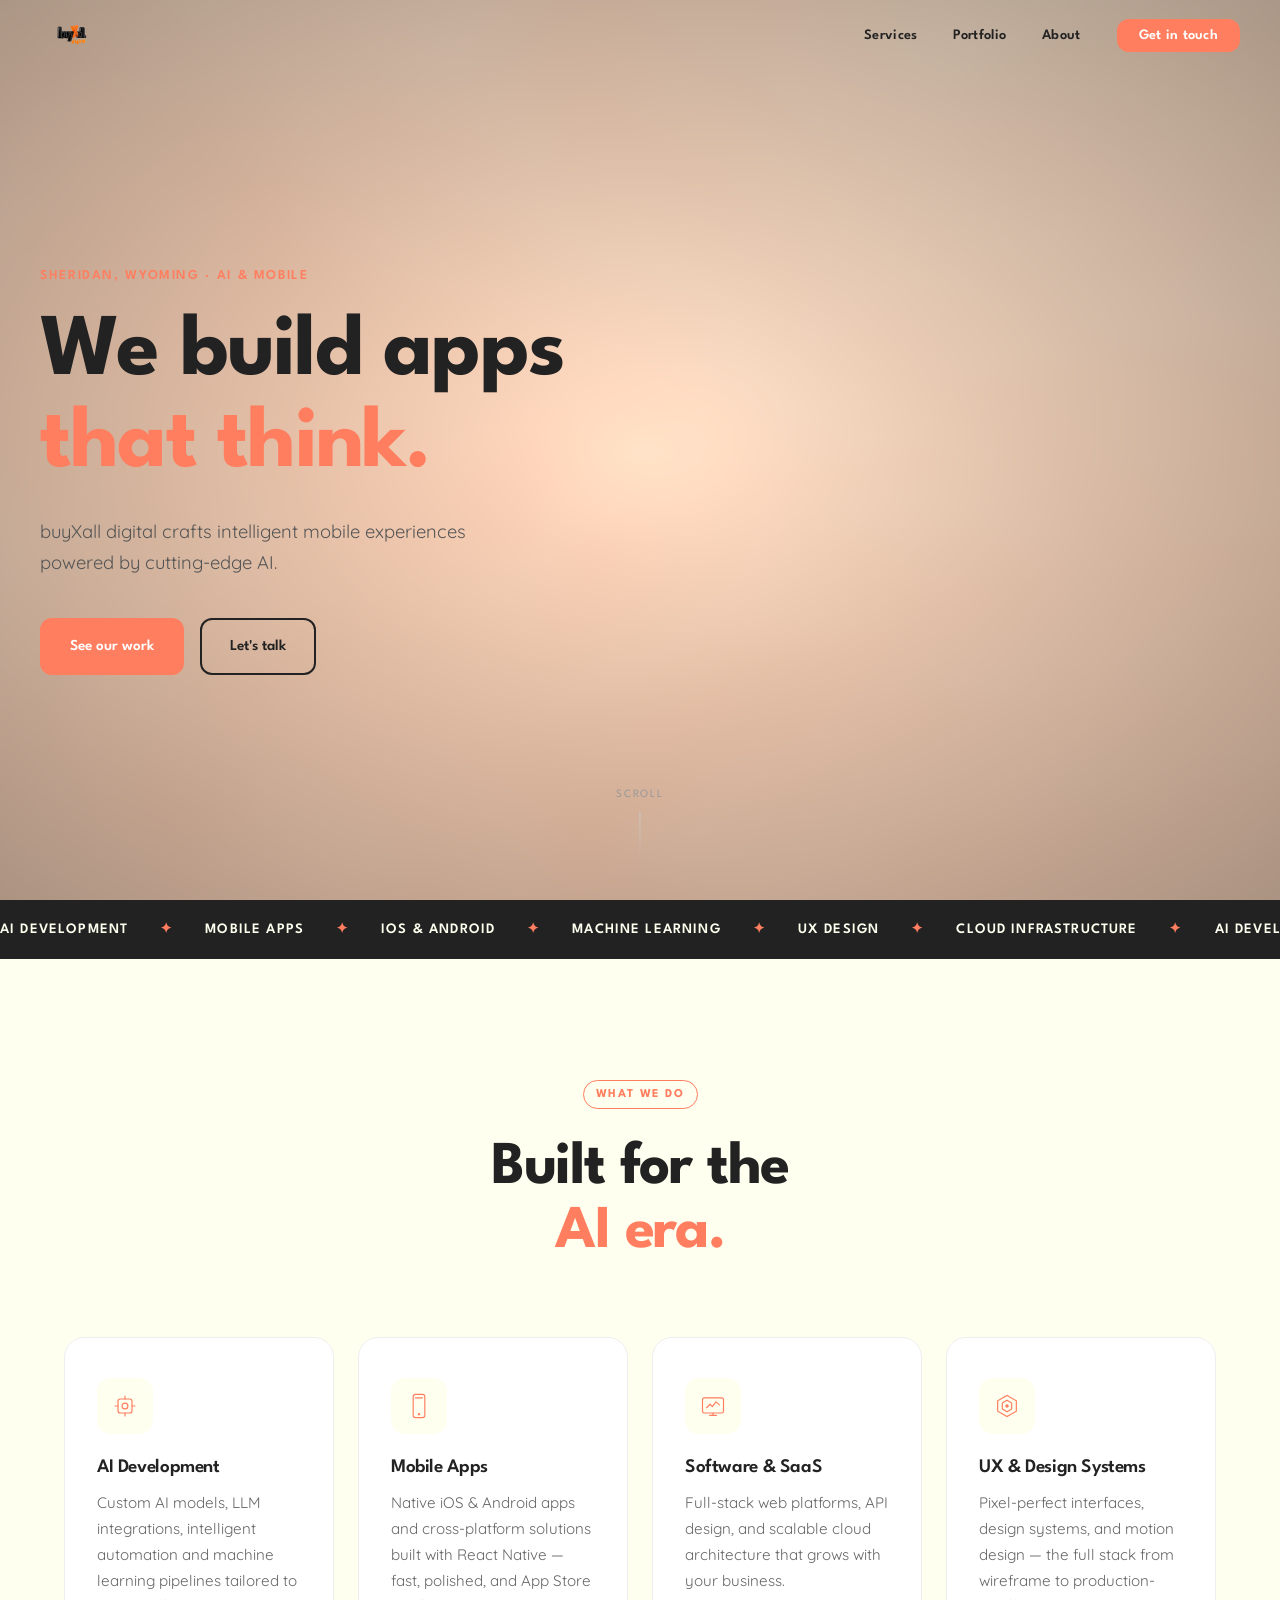
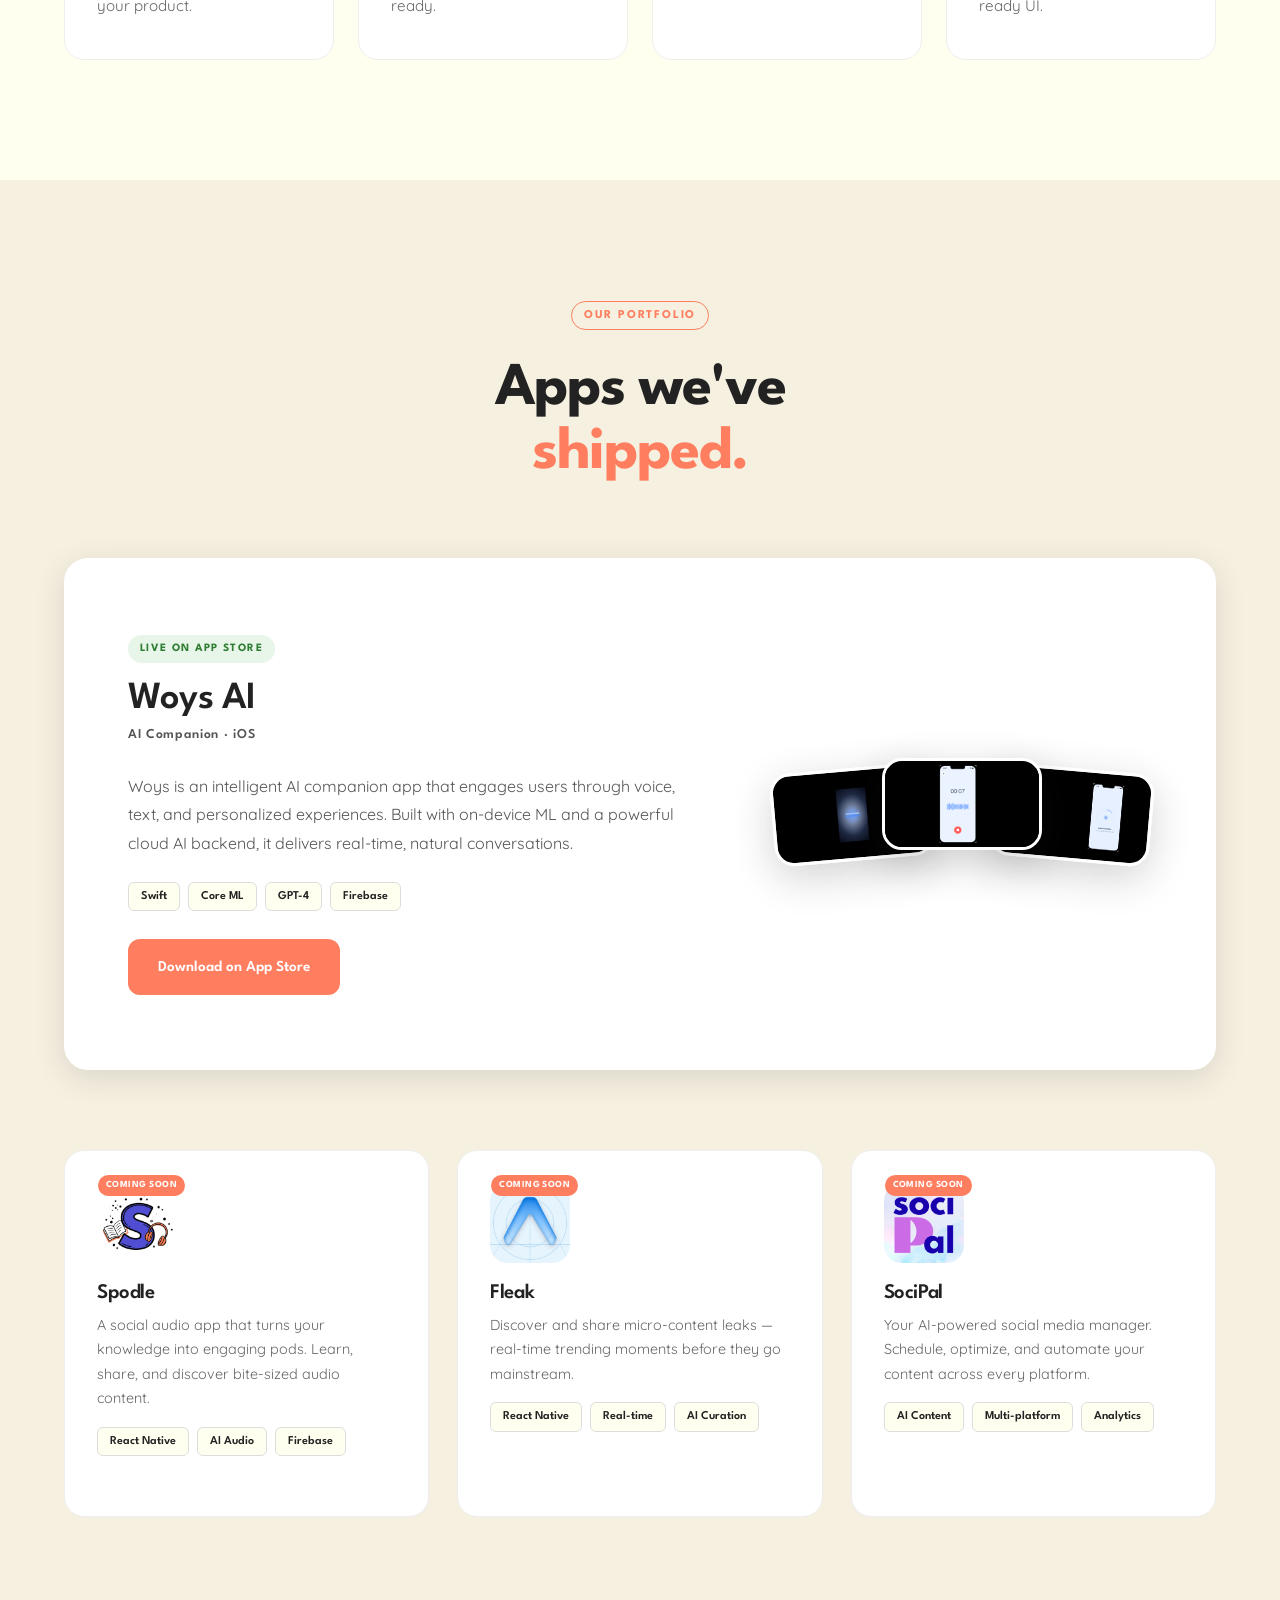
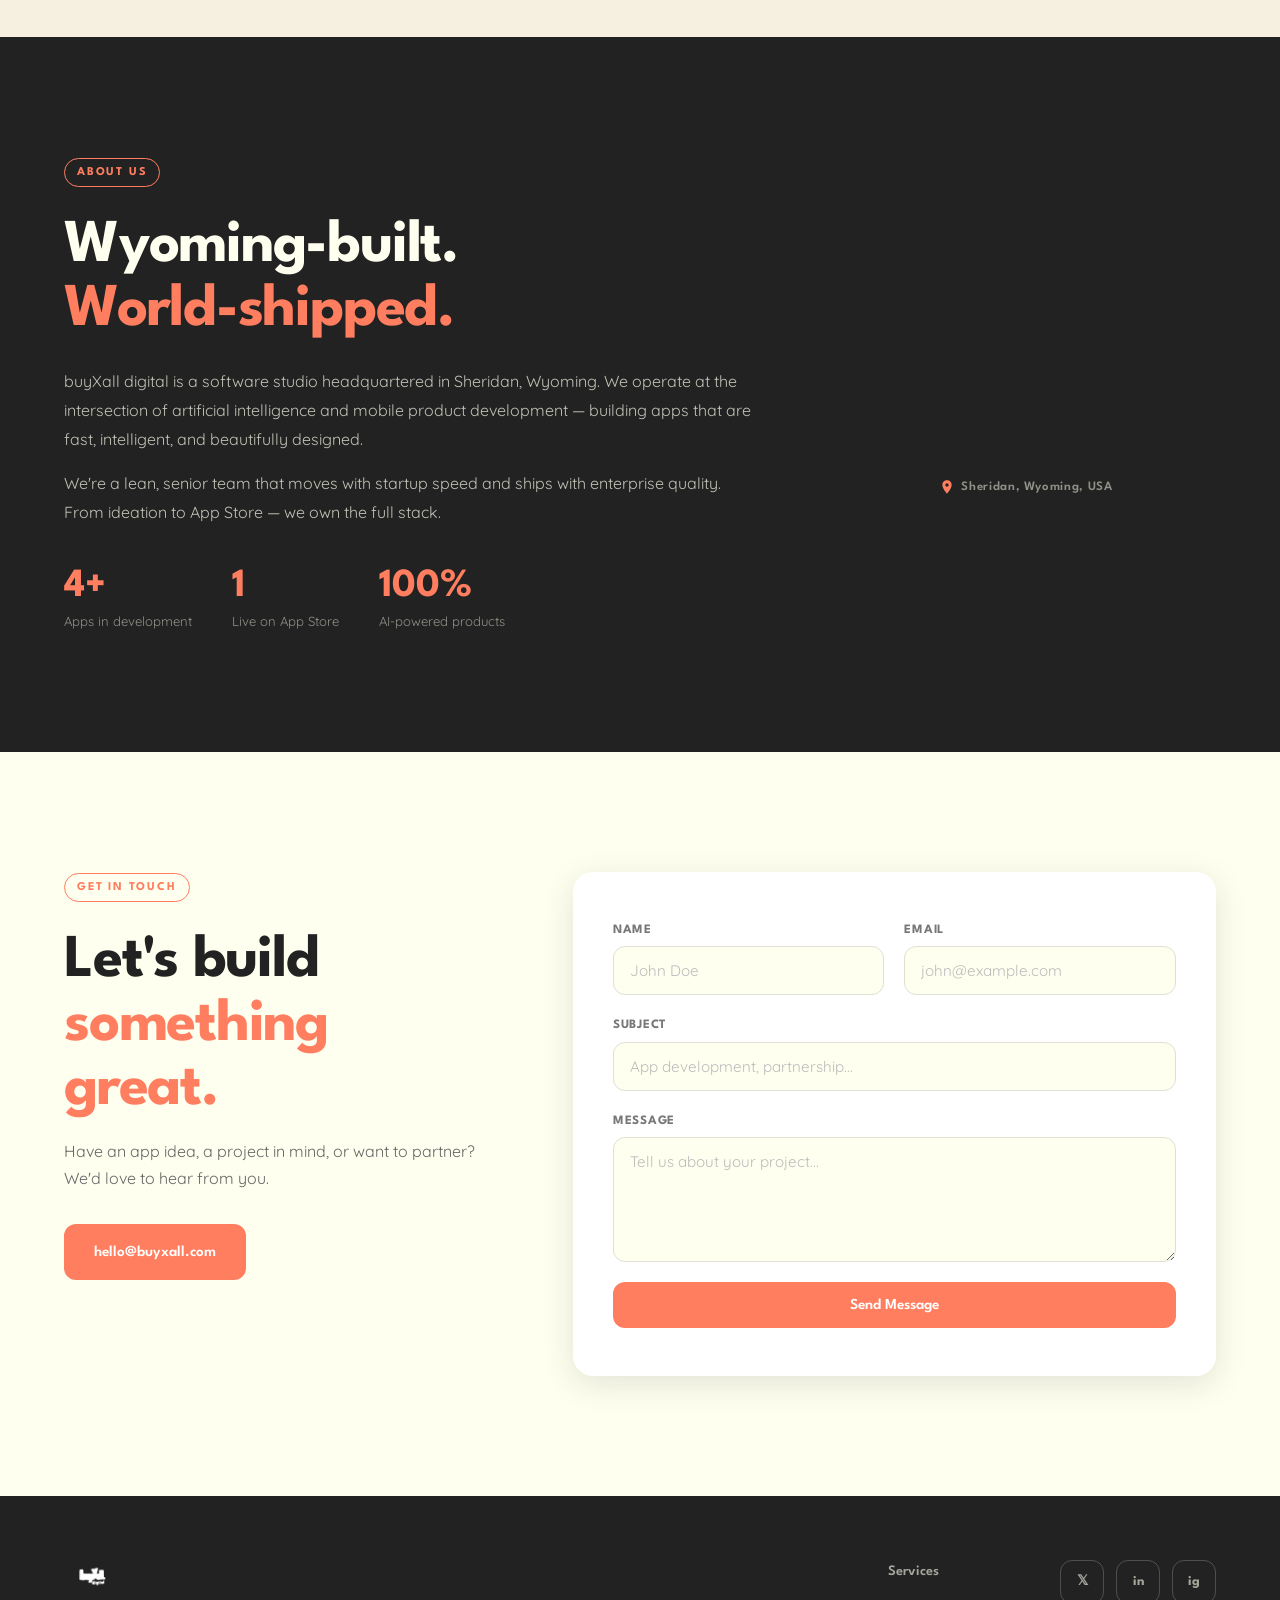
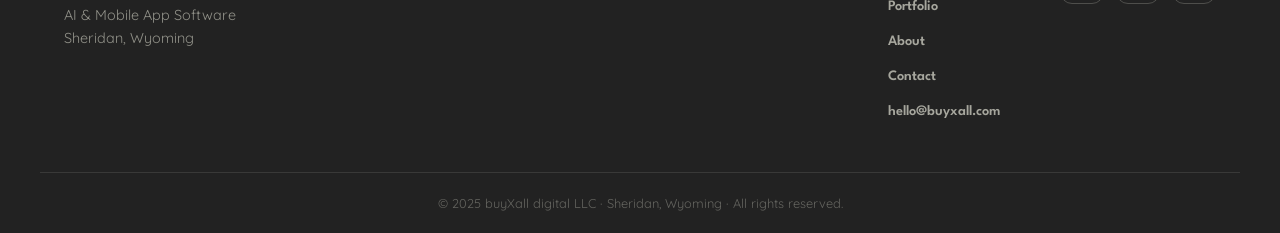
==== index.html @ ca2aa192 "Initial commit: buyXall digital website Full website for buyxall.com with WebGL shader gradient hero" ====
<!DOCTYPE html>
<html lang="en">
<head>
  <meta charset="UTF-8" />
  <meta name="viewport" content="width=device-width, initial-scale=1.0" />
  <title>buyXall digital — AI & Mobile App Software</title>
  <meta name="description" content="buyXall digital is an AI & Mobile App software company based in Sheridan, Wyoming. We build intelligent apps that move fast." />
  <meta property="og:title" content="buyXall digital" />
  <meta property="og:description" content="AI & Mobile App Software Company — Sheridan, Wyoming" />
  <meta property="og:image" content="assets/images/logo-3d.png" />
  <link rel="icon" href="assets/images/logo-flat.png" type="image/png" />

  <!-- Google Fonts -->
  <link rel="preconnect" href="https://fonts.googleapis.com" />
  <link rel="preconnect" href="https://fonts.gstatic.com" crossorigin />
  <link href="https://fonts.googleapis.com/css2?family=League+Spartan:wght@400;600;700;900&family=Quicksand:wght@300;400;500;600&display=swap" rel="stylesheet" />

  <link rel="stylesheet" href="css/style.css" />
</head>
<body>

  <!-- ── NAV ─────────────────────────────────────────────── -->
  <nav class="nav" id="nav">
    <a href="#hero" class="nav-logo">
      <img src="assets/images/logo-flat.png" alt="buyXall digital" />
    </a>
    <ul class="nav-links">
      <li><a href="#services">Services</a></li>
      <li><a href="#portfolio">Portfolio</a></li>
      <li><a href="#about">About</a></li>
      <li><a href="#contact" class="nav-cta">Get in touch</a></li>
    </ul>
    <button class="nav-burger" id="burger" aria-label="Menu">
      <span></span><span></span><span></span>
    </button>
  </nav>

  <!-- Mobile menu -->
  <div class="mobile-menu" id="mobileMenu">
    <ul>
      <li><a href="#services" class="mobile-link">Services</a></li>
      <li><a href="#portfolio" class="mobile-link">Portfolio</a></li>
      <li><a href="#about" class="mobile-link">About</a></li>
      <li><a href="#contact" class="mobile-link">Get in touch</a></li>
    </ul>
  </div>

  <!-- ── HERO ─────────────────────────────────────────────── -->
  <section class="hero" id="hero">
    <canvas id="shaderCanvas"></canvas>

    <div class="hero-content">
      <p class="hero-eyebrow reveal">Sheridan, Wyoming · AI & Mobile</p>

      <h1 class="hero-title reveal">
        We build apps<br />
        <span class="accent">that think.</span>
      </h1>

      <p class="hero-sub reveal">
        buyXall digital crafts intelligent mobile experiences<br class="d-only" />
        powered by cutting-edge AI.
      </p>

      <div class="hero-actions reveal">
        <a href="#portfolio" class="btn btn-primary">See our work</a>
        <a href="#contact" class="btn btn-outline">Let's talk</a>
      </div>
    </div>

    <!-- 3D logo video -->
    <div class="hero-visual reveal-right">
      <video
        src="assets/video/logo-gummy.mp4"
        autoplay muted loop playsinline
        class="hero-video"
      ></video>
    </div>

    <div class="hero-scroll-hint">
      <span>Scroll</span>
      <div class="scroll-line"></div>
    </div>
  </section>

  <!-- ── MARQUEE ─────────────────────────────────────────── -->
  <div class="marquee-wrap">
    <div class="marquee-track">
      <span>AI Development</span>
      <span class="dot">✦</span>
      <span>Mobile Apps</span>
      <span class="dot">✦</span>
      <span>iOS & Android</span>
      <span class="dot">✦</span>
      <span>Machine Learning</span>
      <span class="dot">✦</span>
      <span>UX Design</span>
      <span class="dot">✦</span>
      <span>Cloud Infrastructure</span>
      <span class="dot">✦</span>
      <span>AI Development</span>
      <span class="dot">✦</span>
      <span>Mobile Apps</span>
      <span class="dot">✦</span>
      <span>iOS & Android</span>
      <span class="dot">✦</span>
      <span>Machine Learning</span>
      <span class="dot">✦</span>
      <span>UX Design</span>
      <span class="dot">✦</span>
      <span>Cloud Infrastructure</span>
      <span class="dot">✦</span>
    </div>
  </div>

  <!-- ── SERVICES ──────────────────────────────────────────── -->
  <section class="section services" id="services">
    <div class="container">
      <div class="section-header reveal">
        <span class="label">What we do</span>
        <h2>Built for the<br /><span class="accent">AI era.</span></h2>
      </div>

      <div class="services-grid">
        <div class="service-card reveal">
          <div class="service-icon">
            <svg viewBox="0 0 48 48" fill="none" xmlns="http://www.w3.org/2000/svg">
              <rect x="12" y="12" width="24" height="24" rx="4" stroke="currentColor" stroke-width="2"/>
              <circle cx="24" cy="24" r="5" stroke="currentColor" stroke-width="2"/>
              <line x1="24" y1="12" x2="24" y2="7" stroke="currentColor" stroke-width="2" stroke-linecap="round"/>
              <line x1="24" y1="36" x2="24" y2="41" stroke="currentColor" stroke-width="2" stroke-linecap="round"/>
              <line x1="12" y1="24" x2="7" y2="24" stroke="currentColor" stroke-width="2" stroke-linecap="round"/>
              <line x1="36" y1="24" x2="41" y2="24" stroke="currentColor" stroke-width="2" stroke-linecap="round"/>
            </svg>
          </div>
          <h3>AI Development</h3>
          <p>Custom AI models, LLM integrations, intelligent automation and machine learning pipelines tailored to your product.</p>
        </div>

        <div class="service-card reveal">
          <div class="service-icon">
            <svg viewBox="0 0 48 48" fill="none" xmlns="http://www.w3.org/2000/svg">
              <rect x="14" y="4" width="20" height="40" rx="4" stroke="currentColor" stroke-width="2"/>
              <circle cx="24" cy="38" r="2" fill="currentColor"/>
              <line x1="18" y1="10" x2="30" y2="10" stroke="currentColor" stroke-width="2" stroke-linecap="round"/>
            </svg>
          </div>
          <h3>Mobile Apps</h3>
          <p>Native iOS & Android apps and cross-platform solutions built with React Native — fast, polished, and App Store ready.</p>
        </div>

        <div class="service-card reveal">
          <div class="service-icon">
            <svg viewBox="0 0 48 48" fill="none" xmlns="http://www.w3.org/2000/svg">
              <rect x="6" y="10" width="36" height="26" rx="3" stroke="currentColor" stroke-width="2"/>
              <line x1="18" y1="40" x2="30" y2="40" stroke="currentColor" stroke-width="2" stroke-linecap="round"/>
              <line x1="24" y1="36" x2="24" y2="40" stroke="currentColor" stroke-width="2" stroke-linecap="round"/>
              <polyline points="13,27 19,21 23,25 29,17 35,22" stroke="currentColor" stroke-width="2" stroke-linecap="round" stroke-linejoin="round"/>
            </svg>
          </div>
          <h3>Software & SaaS</h3>
          <p>Full-stack web platforms, API design, and scalable cloud architecture that grows with your business.</p>
        </div>

        <div class="service-card reveal">
          <div class="service-icon">
            <svg viewBox="0 0 48 48" fill="none" xmlns="http://www.w3.org/2000/svg">
              <path d="M24 6 L40 15 L40 33 L24 42 L8 33 L8 15 Z" stroke="currentColor" stroke-width="2"/>
              <path d="M24 14 L32 19 L32 29 L24 34 L16 29 L16 19 Z" stroke="currentColor" stroke-width="2"/>
              <circle cx="24" cy="24" r="3" fill="currentColor"/>
            </svg>
          </div>
          <h3>UX & Design Systems</h3>
          <p>Pixel-perfect interfaces, design systems, and motion design — the full stack from wireframe to production-ready UI.</p>
        </div>
      </div>
    </div>
  </section>

  <!-- ── PORTFOLIO ─────────────────────────────────────────── -->
  <section class="section portfolio" id="portfolio">
    <div class="container">
      <div class="section-header reveal">
        <span class="label">Our portfolio</span>
        <h2>Apps we've<br /><span class="accent">shipped.</span></h2>
      </div>

      <!-- Woys AI — LIVE -->
      <div class="app-feature reveal">
        <div class="app-feature-text">
          <div class="app-badge live">Live on App Store</div>
          <h3>Woys AI</h3>
          <p class="app-tag">AI Companion · iOS</p>
          <p>Woys is an intelligent AI companion app that engages users through voice, text, and personalized experiences. Built with on-device ML and a powerful cloud AI backend, it delivers real-time, natural conversations.</p>
          <div class="app-tech">
            <span>Swift</span>
            <span>Core ML</span>
            <span>GPT-4</span>
            <span>Firebase</span>
          </div>
          <a href="https://apps.apple.com" class="btn btn-primary" target="_blank" rel="noopener">Download on App Store</a>
        </div>
        <div class="app-feature-visual">
          <div class="app-screenshots">
            <img src="assets/images/woys-ss-1.png" alt="Woys AI screenshot" class="ss ss-1" loading="lazy" />
            <img src="assets/images/woys-ss-2.png" alt="Woys AI screenshot" class="ss ss-2" loading="lazy" />
            <img src="assets/images/woys-ss-3.png" alt="Woys AI screenshot" class="ss ss-3" loading="lazy" />
          </div>
        </div>
      </div>

      <!-- Coming Soon Apps -->
      <div class="coming-soon-grid">
        <div class="coming-card reveal">
          <div class="coming-card-img">
            <img src="assets/images/spodle-icon.png" alt="Spodle" loading="lazy" />
            <div class="soon-badge">Coming Soon</div>
          </div>
          <h4>Spodle</h4>
          <p>A social audio app that turns your knowledge into engaging pods. Learn, share, and discover bite-sized audio content.</p>
          <div class="app-tech">
            <span>React Native</span>
            <span>AI Audio</span>
            <span>Firebase</span>
          </div>
        </div>

        <div class="coming-card reveal">
          <div class="coming-card-img fleak-img">
            <img src="assets/images/fleak-icon.png" alt="Fleak" loading="lazy" />
            <div class="soon-badge">Coming Soon</div>
          </div>
          <h4>Fleak</h4>
          <p>Discover and share micro-content leaks — real-time trending moments before they go mainstream.</p>
          <div class="app-tech">
            <span>React Native</span>
            <span>Real-time</span>
            <span>AI Curation</span>
          </div>
        </div>

        <div class="coming-card reveal">
          <div class="coming-card-img socipal-img">
            <img src="assets/images/socipal-icon.png" alt="SociPal" loading="lazy" />
            <div class="soon-badge">Coming Soon</div>
          </div>
          <h4>SociPal</h4>
          <p>Your AI-powered social media manager. Schedule, optimize, and automate your content across every platform.</p>
          <div class="app-tech">
            <span>AI Content</span>
            <span>Multi-platform</span>
            <span>Analytics</span>
          </div>
        </div>
      </div>
    </div>
  </section>

  <!-- ── ABOUT ──────────────────────────────────────────────── -->
  <section class="section about" id="about">
    <div class="container about-inner">
      <div class="about-text reveal">
        <span class="label">About us</span>
        <h2>Wyoming-built.<br /><span class="accent">World-shipped.</span></h2>
        <p>buyXall digital is a software studio headquartered in Sheridan, Wyoming. We operate at the intersection of artificial intelligence and mobile product development — building apps that are fast, intelligent, and beautifully designed.</p>
        <p>We're a lean, senior team that moves with startup speed and ships with enterprise quality. From ideation to App Store — we own the full stack.</p>
        <div class="about-stats">
          <div class="stat">
            <span class="stat-num">4+</span>
            <span class="stat-label">Apps in development</span>
          </div>
          <div class="stat">
            <span class="stat-num">1</span>
            <span class="stat-label">Live on App Store</span>
          </div>
          <div class="stat">
            <span class="stat-num">100%</span>
            <span class="stat-label">AI-powered products</span>
          </div>
        </div>
      </div>

      <div class="about-visual reveal-right">
        <video
          src="assets/video/logo-3d-rotation.mp4"
          autoplay muted loop playsinline
          class="about-video"
        ></video>
        <div class="about-location">
          <svg width="16" height="16" viewBox="0 0 24 24" fill="currentColor">
            <path d="M12 2C8.13 2 5 5.13 5 9c0 5.25 7 13 7 13s7-7.75 7-13c0-3.87-3.13-7-7-7zm0 9.5c-1.38 0-2.5-1.12-2.5-2.5s1.12-2.5 2.5-2.5 2.5 1.12 2.5 2.5-1.12 2.5-2.5 2.5z"/>
          </svg>
          Sheridan, Wyoming, USA
        </div>
      </div>
    </div>
  </section>

  <!-- ── CONTACT ────────────────────────────────────────────── -->
  <section class="section contact" id="contact">
    <div class="container contact-inner">
      <div class="contact-text reveal">
        <span class="label">Get in touch</span>
        <h2>Let's build<br /><span class="accent">something great.</span></h2>
        <p>Have an app idea, a project in mind, or want to partner? We'd love to hear from you.</p>
        <a href="mailto:hello@buyxall.com" class="btn btn-primary">hello@buyxall.com</a>
      </div>

      <form class="contact-form reveal" id="contactForm">
        <div class="form-row">
          <div class="form-group">
            <label for="name">Name</label>
            <input type="text" id="name" name="name" placeholder="John Doe" required />
          </div>
          <div class="form-group">
            <label for="email">Email</label>
            <input type="email" id="email" name="email" placeholder="john@example.com" required />
          </div>
        </div>
        <div class="form-group">
          <label for="subject">Subject</label>
          <input type="text" id="subject" name="subject" placeholder="App development, partnership..." />
        </div>
        <div class="form-group">
          <label for="message">Message</label>
          <textarea id="message" name="message" rows="5" placeholder="Tell us about your project..." required></textarea>
        </div>
        <button type="submit" class="btn btn-primary btn-full">Send Message</button>
      </form>
    </div>
  </section>

  <!-- ── FOOTER ─────────────────────────────────────────────── -->
  <footer class="footer">
    <div class="container footer-inner">
      <div class="footer-brand">
        <img src="assets/images/logo-flat.png" alt="buyXall digital" class="footer-logo" />
        <p>AI & Mobile App Software<br />Sheridan, Wyoming</p>
      </div>
      <div class="footer-links">
        <a href="#services">Services</a>
        <a href="#portfolio">Portfolio</a>
        <a href="#about">About</a>
        <a href="#contact">Contact</a>
        <a href="mailto:hello@buyxall.com">hello@buyxall.com</a>
      </div>
      <div class="footer-social">
        <!-- Social links placeholder -->
        <a href="#" aria-label="Twitter" class="social-icon">𝕏</a>
        <a href="#" aria-label="LinkedIn" class="social-icon">in</a>
        <a href="#" aria-label="Instagram" class="social-icon">ig</a>
      </div>
    </div>
    <div class="footer-bottom">
      <p>© 2025 buyXall digital LLC · Sheridan, Wyoming · All rights reserved.</p>
    </div>
  </footer>

  <script src="js/shader.js"></script>
  <script src="js/main.js"></script>
</body>
</html>
---- css/style.css ----
/* ─────────────────────────────────────────────
   buyXall digital — Design System CSS
   Colors: #FF7E5F (orange) · #222222 (charcoal) · #FFFFF0 (cream)
   Fonts: League Spartan (headers) · Quicksand (body)
───────────────────────────────────────────── */

:root {
  --orange: #FF7E5F;
  --orange-light: #FF9E85;
  --orange-dark: #E85F3A;
  --charcoal: #222222;
  --cream: #FFFFF0;
  --cream-dark: #F5F0E0;
  --secondary: #F8CB9C;
  --white: #FFFFFF;
  --text-muted: #888;

  --radius: 12px;
  --radius-lg: 20px;
  --transition: 0.3s cubic-bezier(0.4, 0, 0.2, 1);
  --shadow: 0 8px 32px rgba(34,34,34,0.12);
  --shadow-hover: 0 16px 48px rgba(255,126,95,0.2);
}

/* ── Reset & Base ──────────────────────────── */
*, *::before, *::after { box-sizing: border-box; margin: 0; padding: 0; }

html {
  scroll-behavior: smooth;
  font-size: 16px;
}

body {
  font-family: 'Quicksand', sans-serif;
  background: var(--cream);
  color: var(--charcoal);
  overflow-x: hidden;
  line-height: 1.6;
}

img { max-width: 100%; display: block; }
a { text-decoration: none; color: inherit; }
ul { list-style: none; }

.container {
  max-width: 1200px;
  margin: 0 auto;
  padding: 0 24px;
}

.section {
  padding: 120px 0;
}

.d-only { display: none; }
@media (min-width: 768px) { .d-only { display: initial; } }

/* ── Typography ───────────────────────────── */
h1, h2, h3, h4, h5 {
  font-family: 'League Spartan', sans-serif;
  line-height: 1.05;
  letter-spacing: -0.02em;
}

h1 { font-size: clamp(3rem, 7vw, 5.5rem); font-weight: 700; }
h2 { font-size: clamp(2.2rem, 5vw, 3.8rem); font-weight: 700; }
h3 { font-size: clamp(1.4rem, 2.5vw, 1.8rem); font-weight: 600; }
h4 { font-size: 1.3rem; font-weight: 600; }

.accent { color: var(--orange); }

.label {
  display: inline-block;
  font-family: 'League Spartan', sans-serif;
  font-size: 0.75rem;
  font-weight: 700;
  letter-spacing: 0.15em;
  text-transform: uppercase;
  color: var(--orange);
  border: 1.5px solid var(--orange);
  border-radius: 100px;
  padding: 4px 12px;
  margin-bottom: 20px;
}

/* ── Buttons ──────────────────────────────── */
.btn {
  display: inline-flex;
  align-items: center;
  gap: 8px;
  font-family: 'League Spartan', sans-serif;
  font-size: 0.95rem;
  font-weight: 600;
  padding: 14px 28px;
  border-radius: var(--radius);
  border: 2px solid transparent;
  cursor: pointer;
  transition: var(--transition);
  white-space: nowrap;
}

.btn-primary {
  background: var(--orange);
  color: var(--white);
  border-color: var(--orange);
}
.btn-primary:hover {
  background: var(--orange-dark);
  border-color: var(--orange-dark);
  transform: translateY(-2px);
  box-shadow: var(--shadow-hover);
}

.btn-outline {
  background: transparent;
  color: var(--charcoal);
  border-color: var(--charcoal);
}
.btn-outline:hover {
  background: var(--charcoal);
  color: var(--cream);
  transform: translateY(-2px);
}

.btn-full { width: 100%; justify-content: center; }

/* ── Section Header ───────────────────────── */
.section-header {
  text-align: center;
  margin-bottom: 72px;
}
.section-header h2 { margin-top: 8px; }

/* ── Reveal Animations ───────────────────── */
.reveal, .reveal-right {
  opacity: 0;
  transform: translateY(40px);
  transition: opacity 0.7s cubic-bezier(0.4, 0, 0.2, 1),
              transform 0.7s cubic-bezier(0.4, 0, 0.2, 1);
}

.reveal-right { transform: translateX(60px); }

.reveal.visible, .reveal-right.visible {
  opacity: 1;
  transform: translate(0);
}

/* Stagger children */
.services-grid .reveal:nth-child(2) { transition-delay: 0.1s; }
.services-grid .reveal:nth-child(3) { transition-delay: 0.2s; }
.services-grid .reveal:nth-child(4) { transition-delay: 0.3s; }
.coming-soon-grid .reveal:nth-child(2) { transition-delay: 0.1s; }
.coming-soon-grid .reveal:nth-child(3) { transition-delay: 0.2s; }


/* ── NAV ──────────────────────────────────── */
.nav {
  position: fixed;
  top: 0;
  left: 0;
  right: 0;
  z-index: 100;
  display: flex;
  align-items: center;
  justify-content: space-between;
  padding: 16px 40px;
  transition: background var(--transition), backdrop-filter var(--transition), box-shadow var(--transition);
}

.nav.scrolled {
  background: rgba(255, 255, 240, 0.92);
  backdrop-filter: blur(20px);
  box-shadow: 0 1px 24px rgba(34,34,34,0.08);
}

.nav-logo img {
  height: 36px;
  width: auto;
  display: block;
}

.nav-links {
  display: flex;
  align-items: center;
  gap: 36px;
}

.nav-links a {
  font-family: 'League Spartan', sans-serif;
  font-weight: 600;
  font-size: 0.9rem;
  letter-spacing: 0.02em;
  color: var(--charcoal);
  transition: color var(--transition);
}
.nav-links a:hover { color: var(--orange); }

.nav-cta {
  background: var(--orange) !important;
  color: var(--white) !important;
  padding: 10px 22px;
  border-radius: var(--radius);
  transition: background var(--transition), transform var(--transition) !important;
}
.nav-cta:hover {
  background: var(--orange-dark) !important;
  transform: translateY(-1px);
}

.nav-burger {
  display: none;
  flex-direction: column;
  gap: 5px;
  background: none;
  border: none;
  cursor: pointer;
  padding: 4px;
}
.nav-burger span {
  display: block;
  width: 24px;
  height: 2px;
  background: var(--charcoal);
  border-radius: 2px;
  transition: var(--transition);
}

@media (max-width: 768px) {
  .nav { padding: 16px 24px; }
  .nav-links { display: none; }
  .nav-burger { display: flex; }
}

/* Mobile menu */
.mobile-menu {
  position: fixed;
  top: 0;
  right: -100%;
  width: 280px;
  height: 100vh;
  background: var(--cream);
  z-index: 200;
  padding: 80px 32px 40px;
  box-shadow: -8px 0 40px rgba(34,34,34,0.15);
  transition: right var(--transition);
}
.mobile-menu.open { right: 0; }
.mobile-menu ul { display: flex; flex-direction: column; gap: 32px; }
.mobile-menu a {
  font-family: 'League Spartan', sans-serif;
  font-size: 1.5rem;
  font-weight: 700;
  color: var(--charcoal);
  transition: color var(--transition);
}
.mobile-menu a:hover { color: var(--orange); }


/* ── HERO ─────────────────────────────────── */
.hero {
  position: relative;
  min-height: 100vh;
  display: flex;
  align-items: center;
  overflow: hidden;
  padding: 120px 40px 80px;
}

#shaderCanvas {
  position: absolute;
  inset: 0;
  width: 100%;
  height: 100%;
  z-index: 0;
}

.hero-content {
  position: relative;
  z-index: 2;
  max-width: 600px;
  flex: 1;
}

.hero-eyebrow {
  font-family: 'League Spartan', sans-serif;
  font-size: 0.85rem;
  font-weight: 600;
  letter-spacing: 0.12em;
  text-transform: uppercase;
  color: var(--orange);
  margin-bottom: 20px;
  transition-delay: 0.1s;
}

.hero-title {
  color: var(--charcoal);
  margin-bottom: 24px;
  transition-delay: 0.2s;
}

.hero-sub {
  font-size: 1.15rem;
  color: #555;
  margin-bottom: 40px;
  line-height: 1.7;
  transition-delay: 0.3s;
}

.hero-actions {
  display: flex;
  gap: 16px;
  flex-wrap: wrap;
  transition-delay: 0.4s;
}

.hero-visual {
  position: relative;
  z-index: 2;
  flex: 0 0 auto;
  width: 420px;
  display: flex;
  align-items: center;
  justify-content: center;
  transition-delay: 0.3s;
}

.hero-video {
  width: 100%;
  max-width: 420px;
  border-radius: 24px;
  filter: drop-shadow(0 20px 60px rgba(255, 126, 95, 0.3));
}

.hero-scroll-hint {
  position: absolute;
  bottom: 40px;
  left: 50%;
  transform: translateX(-50%);
  display: flex;
  flex-direction: column;
  align-items: center;
  gap: 8px;
  z-index: 2;
}
.hero-scroll-hint span {
  font-family: 'League Spartan', sans-serif;
  font-size: 0.7rem;
  letter-spacing: 0.15em;
  text-transform: uppercase;
  color: #999;
}
.scroll-line {
  width: 1px;
  height: 48px;
  background: linear-gradient(to bottom, #ccc, transparent);
  animation: scrollPulse 2s ease-in-out infinite;
}
@keyframes scrollPulse {
  0%, 100% { opacity: 0.4; transform: scaleY(1); }
  50% { opacity: 1; transform: scaleY(1.2); transform-origin: top; }
}

@media (max-width: 900px) {
  .hero {
    flex-direction: column;
    padding: 100px 24px 80px;
    text-align: center;
  }
  .hero-content { max-width: 100%; }
  .hero-actions { justify-content: center; }
  .hero-visual { width: 280px; margin-top: 48px; }
  .hero-sub br { display: none; }
}


/* ── MARQUEE ──────────────────────────────── */
.marquee-wrap {
  overflow: hidden;
  background: var(--charcoal);
  padding: 18px 0;
}

.marquee-track {
  display: flex;
  gap: 32px;
  white-space: nowrap;
  animation: marquee 24s linear infinite;
  width: max-content;
}

.marquee-track span {
  font-family: 'League Spartan', sans-serif;
  font-size: 0.9rem;
  font-weight: 600;
  letter-spacing: 0.08em;
  text-transform: uppercase;
  color: var(--cream);
}

.marquee-track .dot { color: var(--orange); }

@keyframes marquee {
  from { transform: translateX(0); }
  to { transform: translateX(-50%); }
}


/* ── SERVICES ─────────────────────────────── */
.services {
  background: var(--cream);
}

.services-grid {
  display: grid;
  grid-template-columns: repeat(auto-fit, minmax(250px, 1fr));
  gap: 24px;
}

.service-card {
  background: var(--white);
  border-radius: var(--radius-lg);
  padding: 40px 32px;
  border: 1.5px solid #EEE;
  transition: var(--transition);
}
.service-card:hover {
  border-color: var(--orange);
  box-shadow: var(--shadow-hover);
  transform: translateY(-4px);
}

.service-icon {
  width: 56px;
  height: 56px;
  background: var(--cream);
  border-radius: 14px;
  display: flex;
  align-items: center;
  justify-content: center;
  margin-bottom: 24px;
  color: var(--orange);
}
.service-icon svg {
  width: 28px;
  height: 28px;
}

.service-card h3 {
  margin-bottom: 12px;
  font-size: 1.2rem;
}

.service-card p {
  color: #666;
  font-size: 0.95rem;
  line-height: 1.7;
}


/* ── PORTFOLIO ────────────────────────────── */
.portfolio {
  background: var(--cream-dark);
}

/* Feature App row */
.app-feature {
  display: flex;
  align-items: center;
  gap: 72px;
  margin-bottom: 80px;
  background: var(--white);
  border-radius: 24px;
  padding: 56px 64px;
  box-shadow: var(--shadow);
}

.app-feature-text {
  flex: 1;
}

.app-badge {
  display: inline-block;
  font-family: 'League Spartan', sans-serif;
  font-size: 0.7rem;
  font-weight: 700;
  letter-spacing: 0.12em;
  text-transform: uppercase;
  padding: 5px 12px;
  border-radius: 100px;
  margin-bottom: 16px;
}
.app-badge.live {
  background: #E8F5E9;
  color: #2E7D32;
}
.app-badge.soon {
  background: #FFF3E0;
  color: #E65100;
}

.app-feature-text h3 {
  font-size: clamp(1.8rem, 3vw, 2.5rem);
  margin-bottom: 4px;
}

.app-tag {
  font-size: 0.85rem;
  color: var(--orange);
  font-weight: 600;
  margin-bottom: 16px;
  font-family: 'League Spartan', sans-serif;
  letter-spacing: 0.05em;
}

.app-feature-text p { color: #555; line-height: 1.8; margin-bottom: 24px; }

.app-tech {
  display: flex;
  flex-wrap: wrap;
  gap: 8px;
  margin-bottom: 28px;
}
.app-tech span {
  font-family: 'League Spartan', sans-serif;
  font-size: 0.75rem;
  font-weight: 600;
  background: var(--cream);
  border: 1.5px solid #DDD;
  color: var(--charcoal);
  padding: 4px 12px;
  border-radius: 6px;
}

.app-feature-visual {
  flex: 0 0 380px;
}

.app-screenshots {
  position: relative;
  height: 400px;
  display: flex;
  align-items: center;
  justify-content: center;
}

.ss {
  position: absolute;
  width: 160px;
  border-radius: 20px;
  box-shadow: 0 12px 40px rgba(34,34,34,0.2);
  border: 3px solid var(--white);
}
.ss-1 { left: 0; z-index: 3; transform: rotate(-5deg); }
.ss-2 { left: 50%; transform: translateX(-50%) translateY(-10px); z-index: 4; }
.ss-3 { right: 0; z-index: 3; transform: rotate(5deg); }

/* Coming soon grid */
.coming-soon-grid {
  display: grid;
  grid-template-columns: repeat(auto-fit, minmax(280px, 1fr));
  gap: 28px;
}

.coming-card {
  background: var(--white);
  border-radius: var(--radius-lg);
  padding: 32px;
  border: 1.5px solid #EEE;
  transition: var(--transition);
}
.coming-card:hover {
  border-color: var(--orange);
  box-shadow: var(--shadow-hover);
  transform: translateY(-4px);
}

.coming-card-img {
  position: relative;
  width: 80px;
  height: 80px;
  margin-bottom: 20px;
}
.coming-card-img img {
  width: 80px;
  height: 80px;
  border-radius: 18px;
  object-fit: cover;
}

.soon-badge {
  position: absolute;
  top: -8px;
  right: -8px;
  background: var(--orange);
  color: var(--white);
  font-family: 'League Spartan', sans-serif;
  font-size: 0.58rem;
  font-weight: 700;
  letter-spacing: 0.05em;
  text-transform: uppercase;
  padding: 3px 8px;
  border-radius: 100px;
  white-space: nowrap;
}

.coming-card h4 { margin-bottom: 8px; }
.coming-card p { color: #666; font-size: 0.9rem; line-height: 1.7; margin-bottom: 16px; }

@media (max-width: 900px) {
  .app-feature {
    flex-direction: column;
    padding: 40px 28px;
    gap: 40px;
    text-align: center;
  }
  .app-tech { justify-content: center; }
  .app-feature-visual { flex: none; width: 100%; }
  .app-screenshots { height: 280px; }
  .ss { width: 110px; }
}


/* ── ABOUT ────────────────────────────────── */
.about {
  background: var(--charcoal);
  color: var(--cream);
}

.about-inner {
  display: flex;
  align-items: center;
  gap: 80px;
}

.about-text { flex: 1; }
.about-text .label { color: var(--orange); border-color: var(--orange); }
.about-text h2 { color: var(--cream); margin-bottom: 24px; margin-top: 8px; }
.about-text p { color: rgba(255,255,240,0.72); line-height: 1.8; margin-bottom: 16px; }

.about-stats {
  display: flex;
  gap: 40px;
  margin-top: 40px;
  flex-wrap: wrap;
}

.stat { display: flex; flex-direction: column; }
.stat-num {
  font-family: 'League Spartan', sans-serif;
  font-size: 2.5rem;
  font-weight: 700;
  color: var(--orange);
  line-height: 1;
}
.stat-label {
  font-size: 0.82rem;
  color: rgba(255,255,240,0.5);
  margin-top: 4px;
}

.about-visual {
  flex: 0 0 380px;
  display: flex;
  flex-direction: column;
  align-items: center;
  gap: 16px;
}

.about-video {
  width: 100%;
  max-width: 340px;
  border-radius: 24px;
  filter: drop-shadow(0 20px 60px rgba(255, 126, 95, 0.25));
}

.about-location {
  display: flex;
  align-items: center;
  gap: 6px;
  font-family: 'League Spartan', sans-serif;
  font-size: 0.8rem;
  font-weight: 600;
  color: rgba(255,255,240,0.5);
  letter-spacing: 0.05em;
}
.about-location svg { fill: var(--orange); }

@media (max-width: 900px) {
  .about-inner {
    flex-direction: column;
    text-align: center;
  }
  .about-visual { flex: none; width: 100%; }
  .about-stats { justify-content: center; }
}


/* ── CONTACT ──────────────────────────────── */
.contact {
  background: var(--cream);
}

.contact-inner {
  display: grid;
  grid-template-columns: 1fr 1.5fr;
  gap: 80px;
  align-items: start;
}

.contact-text h2 { margin-top: 8px; margin-bottom: 16px; }
.contact-text p { color: #666; margin-bottom: 32px; line-height: 1.7; }

.contact-form {
  background: var(--white);
  border-radius: var(--radius-lg);
  padding: 48px 40px;
  box-shadow: var(--shadow);
}

.form-row {
  display: grid;
  grid-template-columns: 1fr 1fr;
  gap: 20px;
}

.form-group {
  display: flex;
  flex-direction: column;
  gap: 6px;
  margin-bottom: 20px;
}

.form-group label {
  font-family: 'League Spartan', sans-serif;
  font-size: 0.8rem;
  font-weight: 700;
  letter-spacing: 0.06em;
  text-transform: uppercase;
  color: #777;
}

.form-group input,
.form-group textarea {
  padding: 14px 16px;
  border: 1.5px solid #E0E0D0;
  border-radius: var(--radius);
  font-family: 'Quicksand', sans-serif;
  font-size: 0.95rem;
  background: var(--cream);
  color: var(--charcoal);
  outline: none;
  transition: border-color var(--transition);
  resize: vertical;
}
.form-group input:focus,
.form-group textarea:focus {
  border-color: var(--orange);
}
.form-group input::placeholder,
.form-group textarea::placeholder {
  color: #BBB;
}

@media (max-width: 900px) {
  .contact-inner { grid-template-columns: 1fr; gap: 48px; }
  .form-row { grid-template-columns: 1fr; }
  .contact-form { padding: 32px 24px; }
}


/* ── FOOTER ───────────────────────────────── */
.footer {
  background: var(--charcoal);
  padding: 64px 0 0;
}

.footer-inner {
  display: flex;
  align-items: flex-start;
  gap: 60px;
  flex-wrap: wrap;
  padding-bottom: 48px;
  border-bottom: 1px solid rgba(255,255,240,0.1);
}

.footer-brand { flex: 1; min-width: 180px; }
.footer-logo { height: 32px; margin-bottom: 12px; filter: brightness(0) invert(1); }
.footer-brand p { color: rgba(255,255,240,0.5); font-size: 0.9rem; line-height: 1.6; }

.footer-links {
  display: flex;
  flex-direction: column;
  gap: 12px;
}
.footer-links a {
  font-family: 'League Spartan', sans-serif;
  font-size: 0.9rem;
  font-weight: 600;
  color: rgba(255,255,240,0.6);
  transition: color var(--transition);
}
.footer-links a:hover { color: var(--orange); }

.footer-social {
  display: flex;
  gap: 12px;
  margin-left: auto;
}
.social-icon {
  width: 44px;
  height: 44px;
  border-radius: 12px;
  border: 1.5px solid rgba(255,255,240,0.2);
  display: flex;
  align-items: center;
  justify-content: center;
  font-family: 'League Spartan', sans-serif;
  font-size: 0.85rem;
  font-weight: 700;
  color: rgba(255,255,240,0.6);
  transition: var(--transition);
}
.social-icon:hover {
  border-color: var(--orange);
  color: var(--orange);
}

.footer-bottom {
  padding: 20px 40px;
  text-align: center;
}
.footer-bottom p {
  font-size: 0.8rem;
  color: rgba(255,255,240,0.3);
}

@media (max-width: 768px) {
  .footer-inner { flex-direction: column; gap: 32px; }
  .footer-social { margin-left: 0; }
  .footer-bottom { padding: 20px 24px; }
}
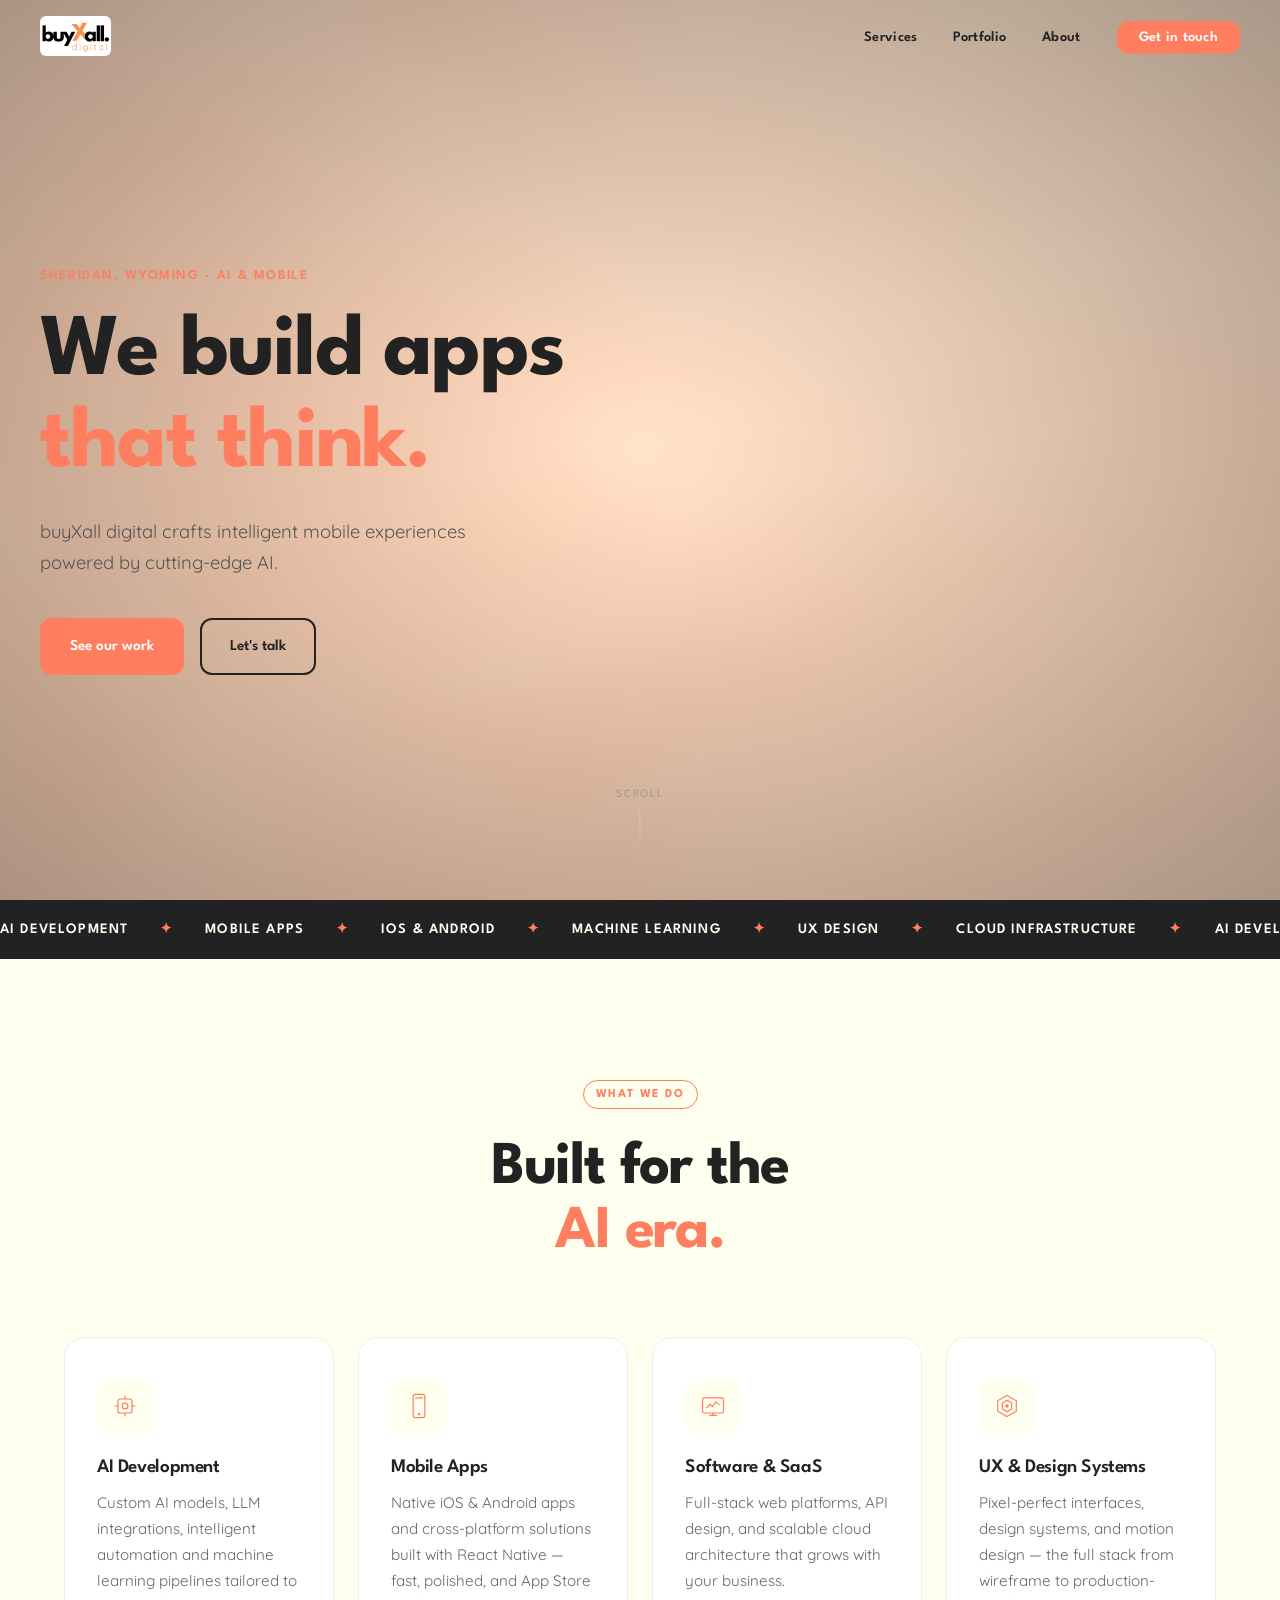
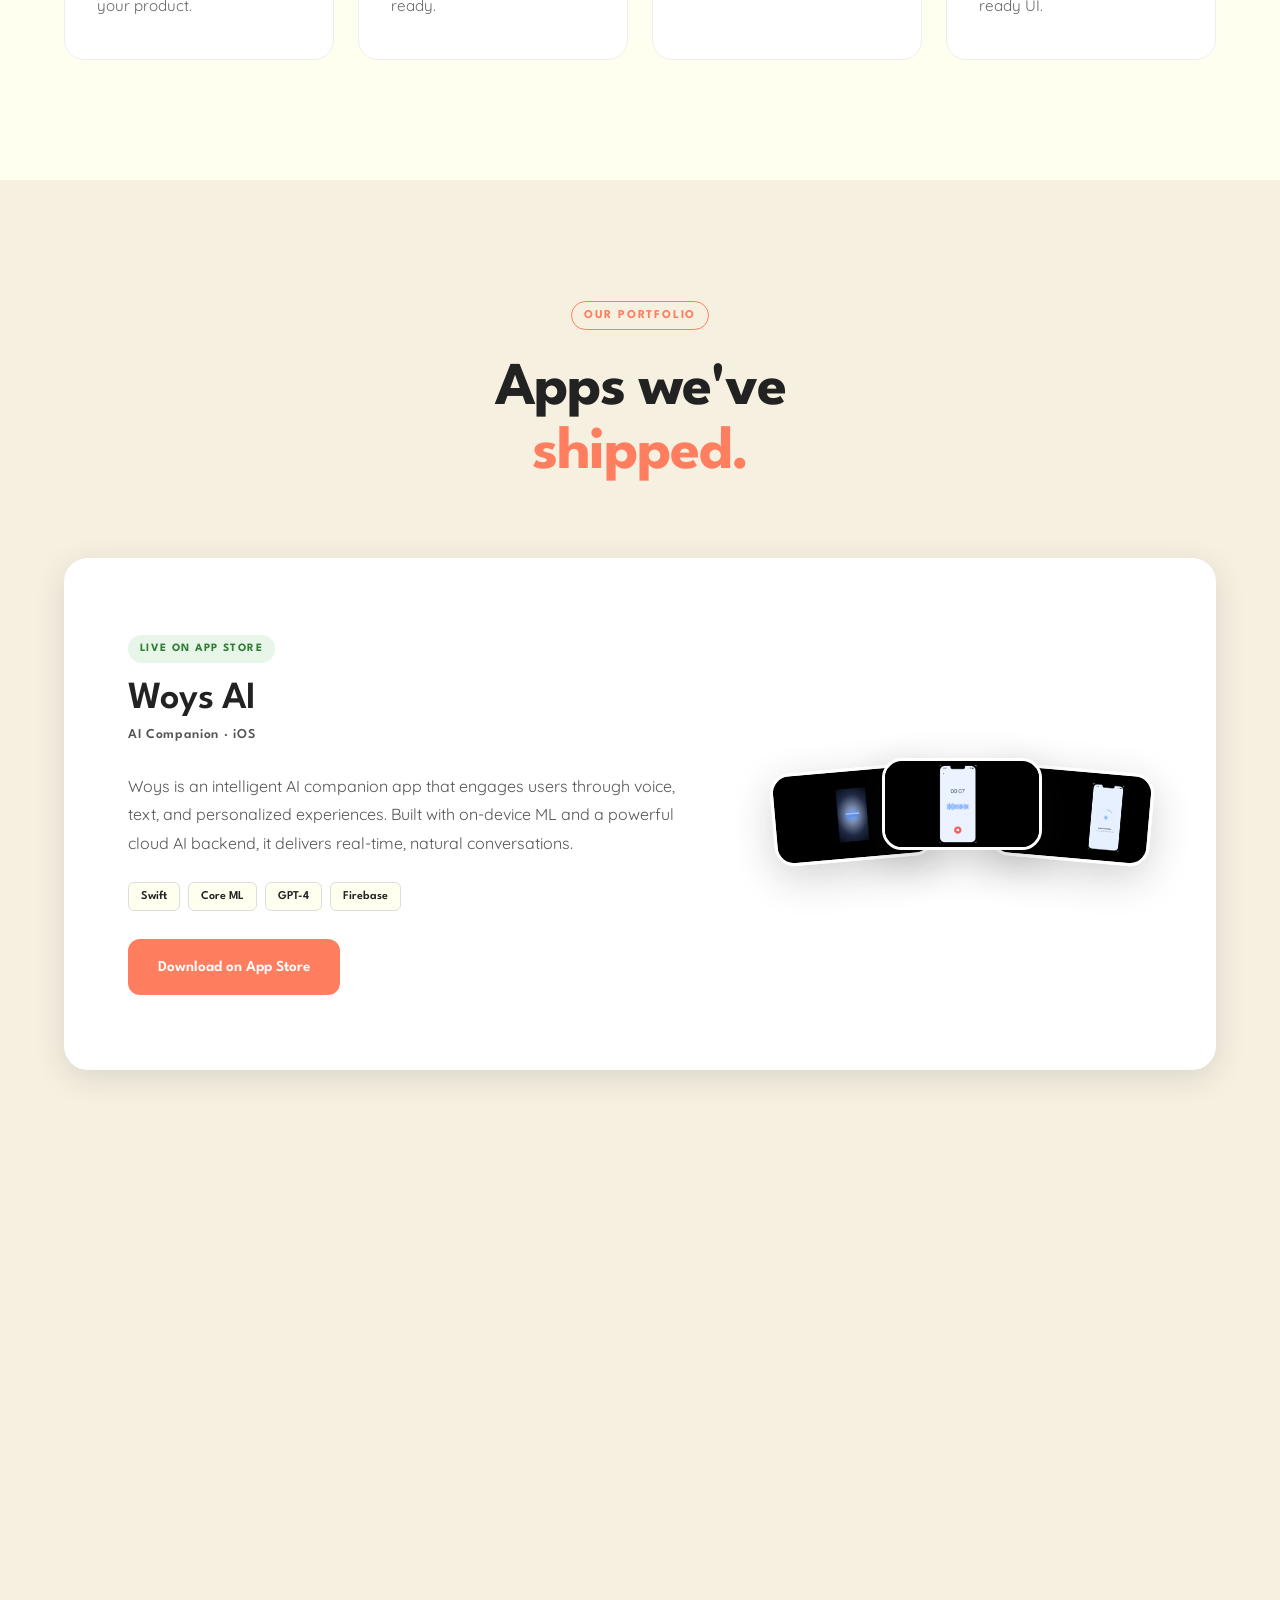
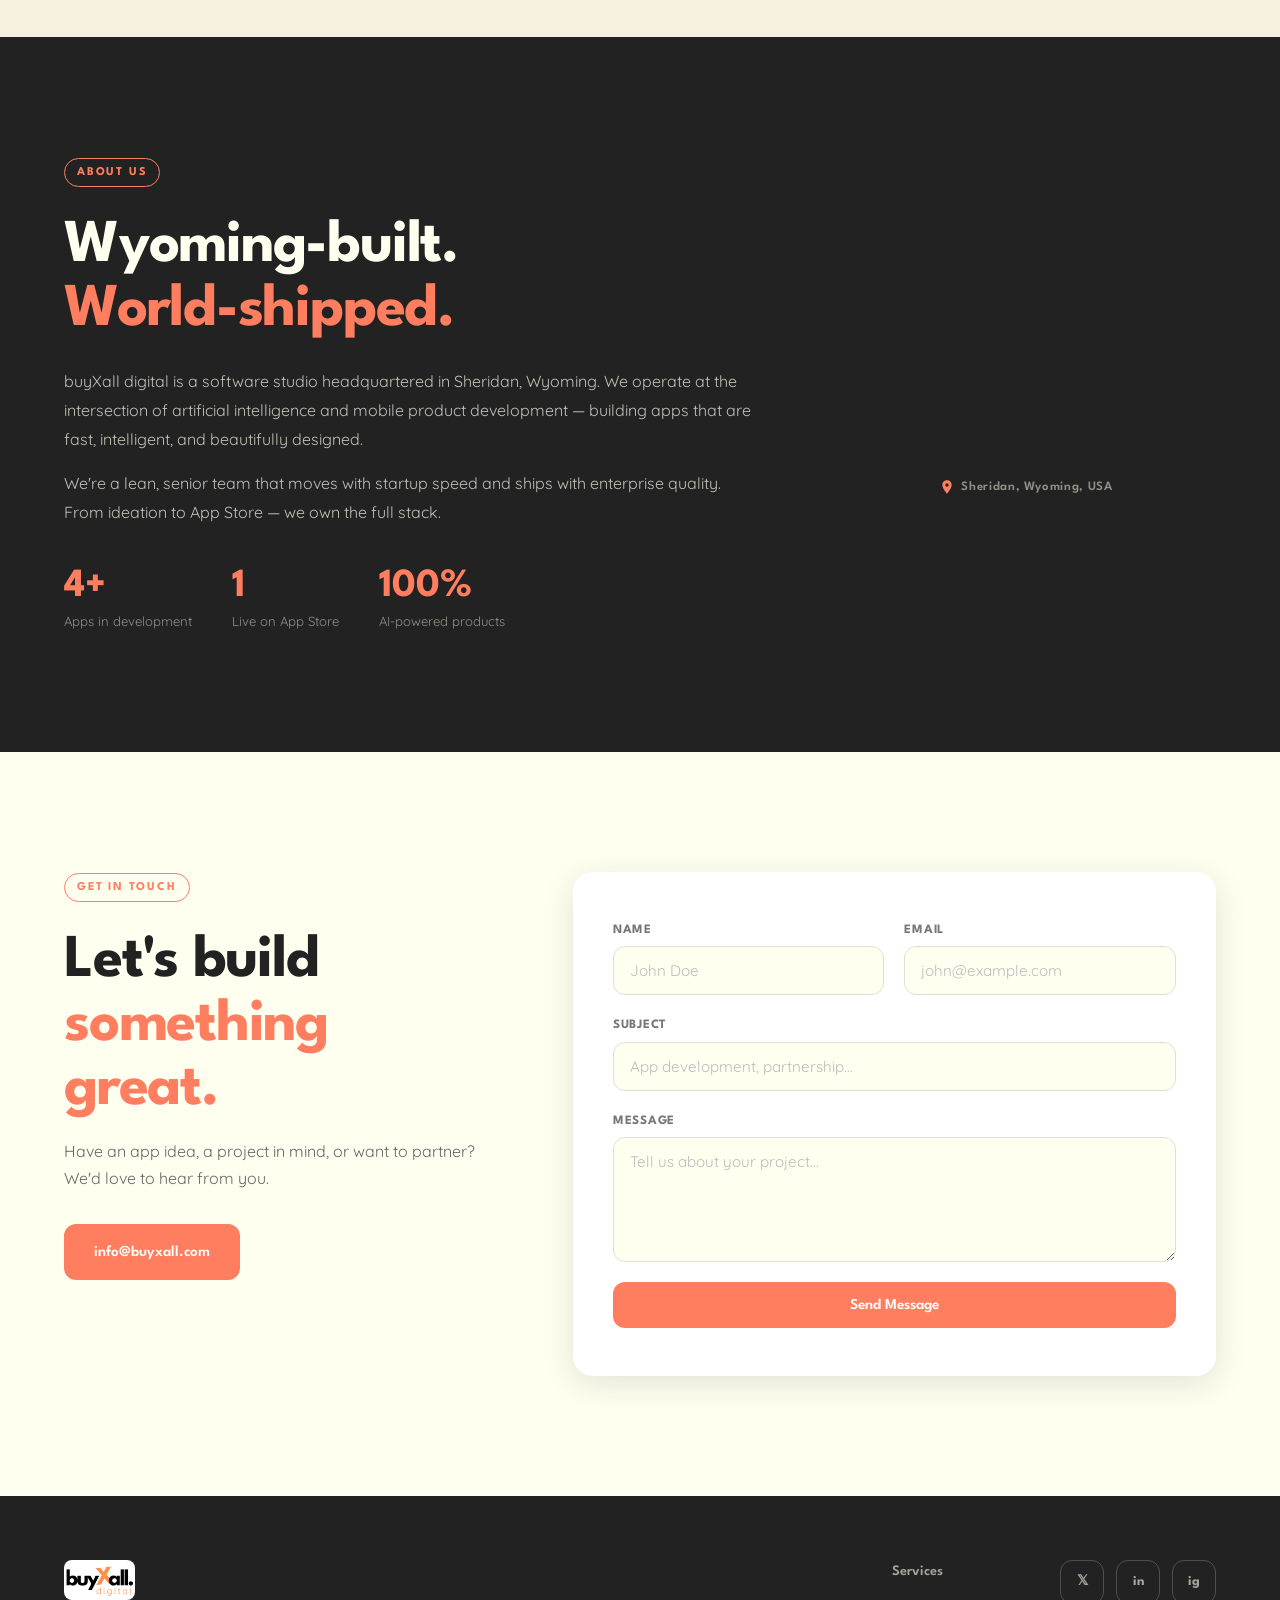
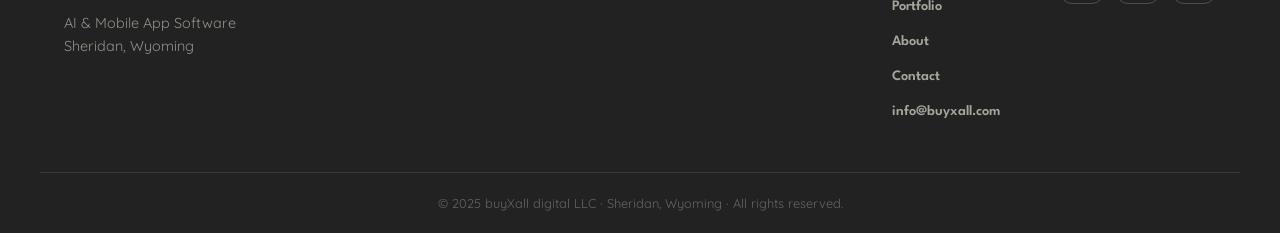
==== commit b6b6415f: "Fix logo, hero video, and email address - Replace logo-flat.png with correct flat buyXall digital lo" ====
--- a/index.html
+++ b/index.html
@@ -71,7 +71,7 @@
     <!-- 3D logo video -->
     <div class="hero-visual reveal-right">
       <video
-        src="assets/video/logo-gummy.mp4"
+        src="assets/video/logo-3d-rotation.mp4"
         autoplay muted loop playsinline
         class="hero-video"
       ></video>
@@ -303,7 +303,7 @@
         <span class="label">Get in touch</span>
         <h2>Let's build<br /><span class="accent">something great.</span></h2>
         <p>Have an app idea, a project in mind, or want to partner? We'd love to hear from you.</p>
-        <a href="mailto:hello@buyxall.com" class="btn btn-primary">hello@buyxall.com</a>
+        <a href="mailto:info@buyxall.com" class="btn btn-primary">info@buyxall.com</a>
       </div>
 
       <form class="contact-form reveal" id="contactForm">
@@ -342,7 +342,7 @@
         <a href="#portfolio">Portfolio</a>
         <a href="#about">About</a>
         <a href="#contact">Contact</a>
-        <a href="mailto:hello@buyxall.com">hello@buyxall.com</a>
+        <a href="mailto:info@buyxall.com">info@buyxall.com</a>
       </div>
       <div class="footer-social">
         <!-- Social links placeholder -->
--- a/css/style.css
+++ b/css/style.css
@@ -175,9 +175,10 @@
 }
 
 .nav-logo img {
-  height: 36px;
+  height: 40px;
   width: auto;
   display: block;
+  border-radius: 6px;
 }
 
 .nav-links {
@@ -785,7 +786,7 @@
 }
 
 .footer-brand { flex: 1; min-width: 180px; }
-.footer-logo { height: 32px; margin-bottom: 12px; filter: brightness(0) invert(1); }
+.footer-logo { height: 40px; margin-bottom: 12px; border-radius: 8px; }
 .footer-brand p { color: rgba(255,255,240,0.5); font-size: 0.9rem; line-height: 1.6; }
 
 .footer-links {
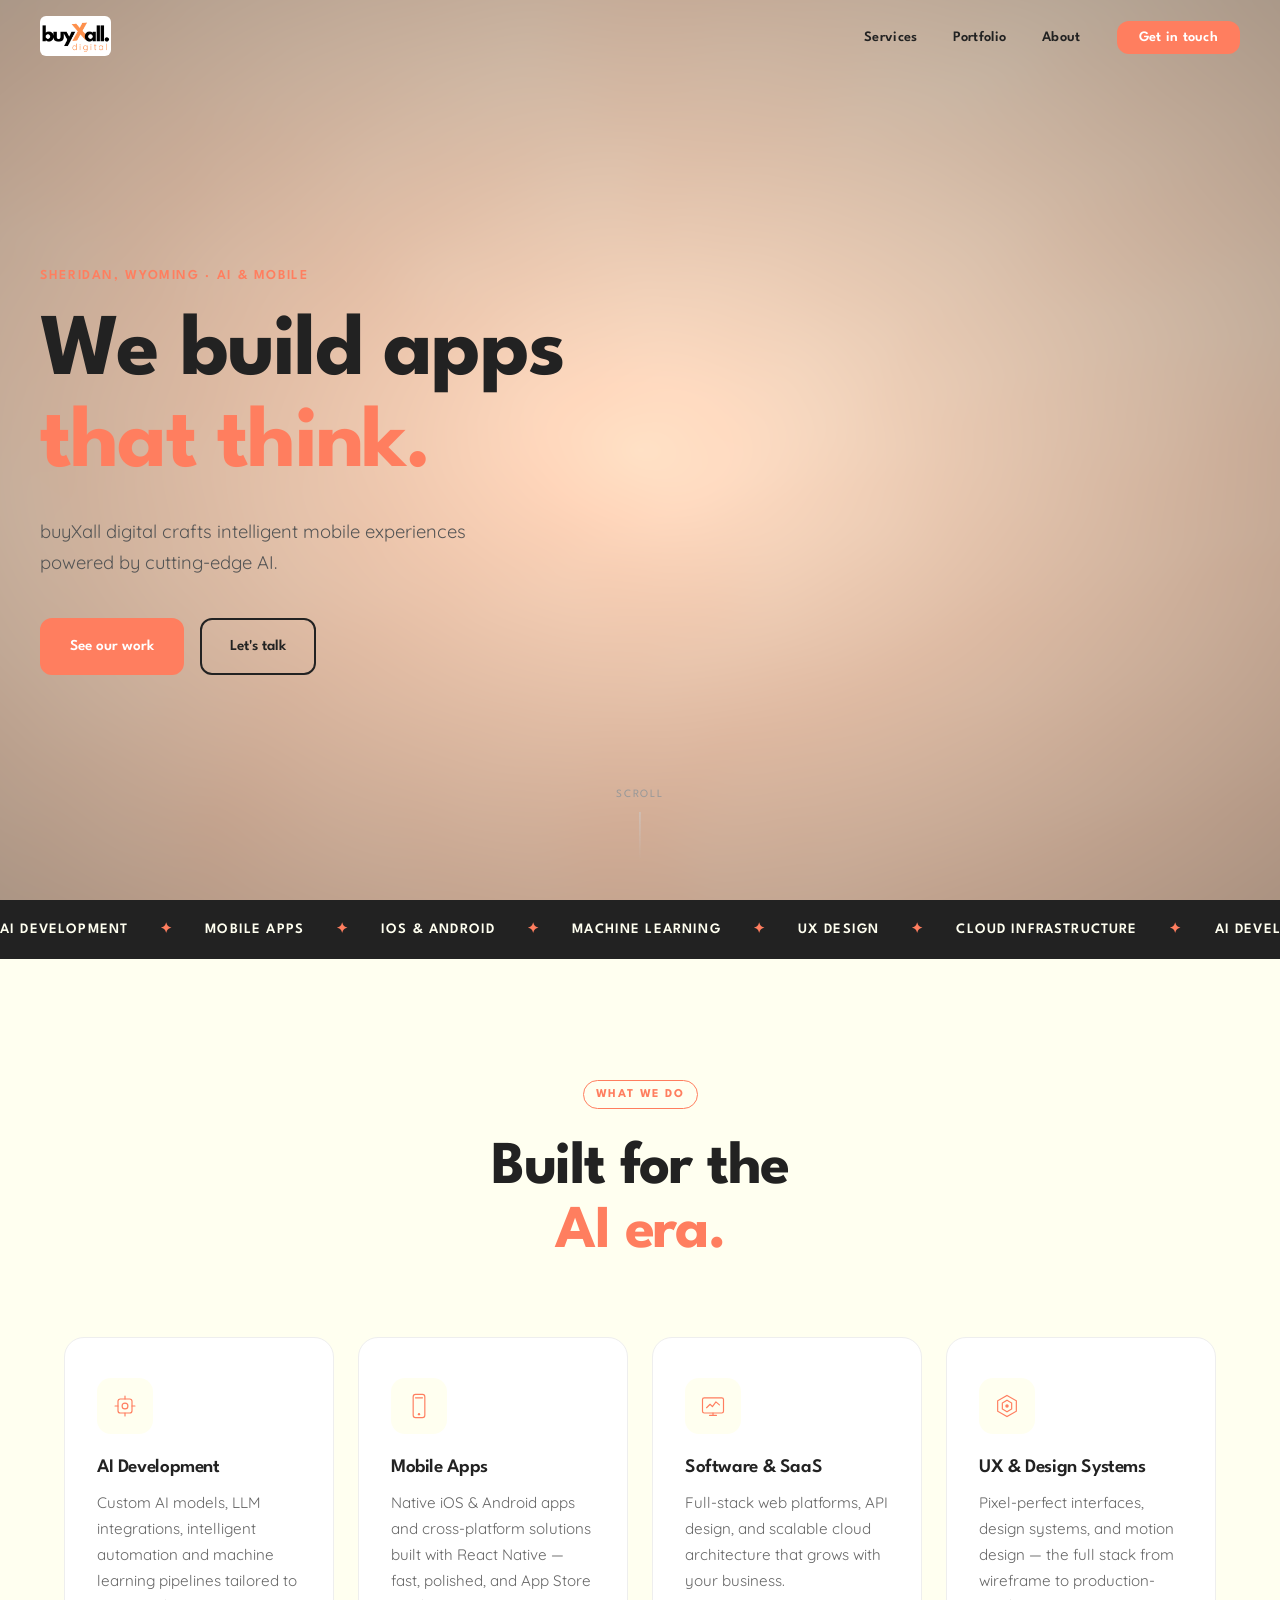
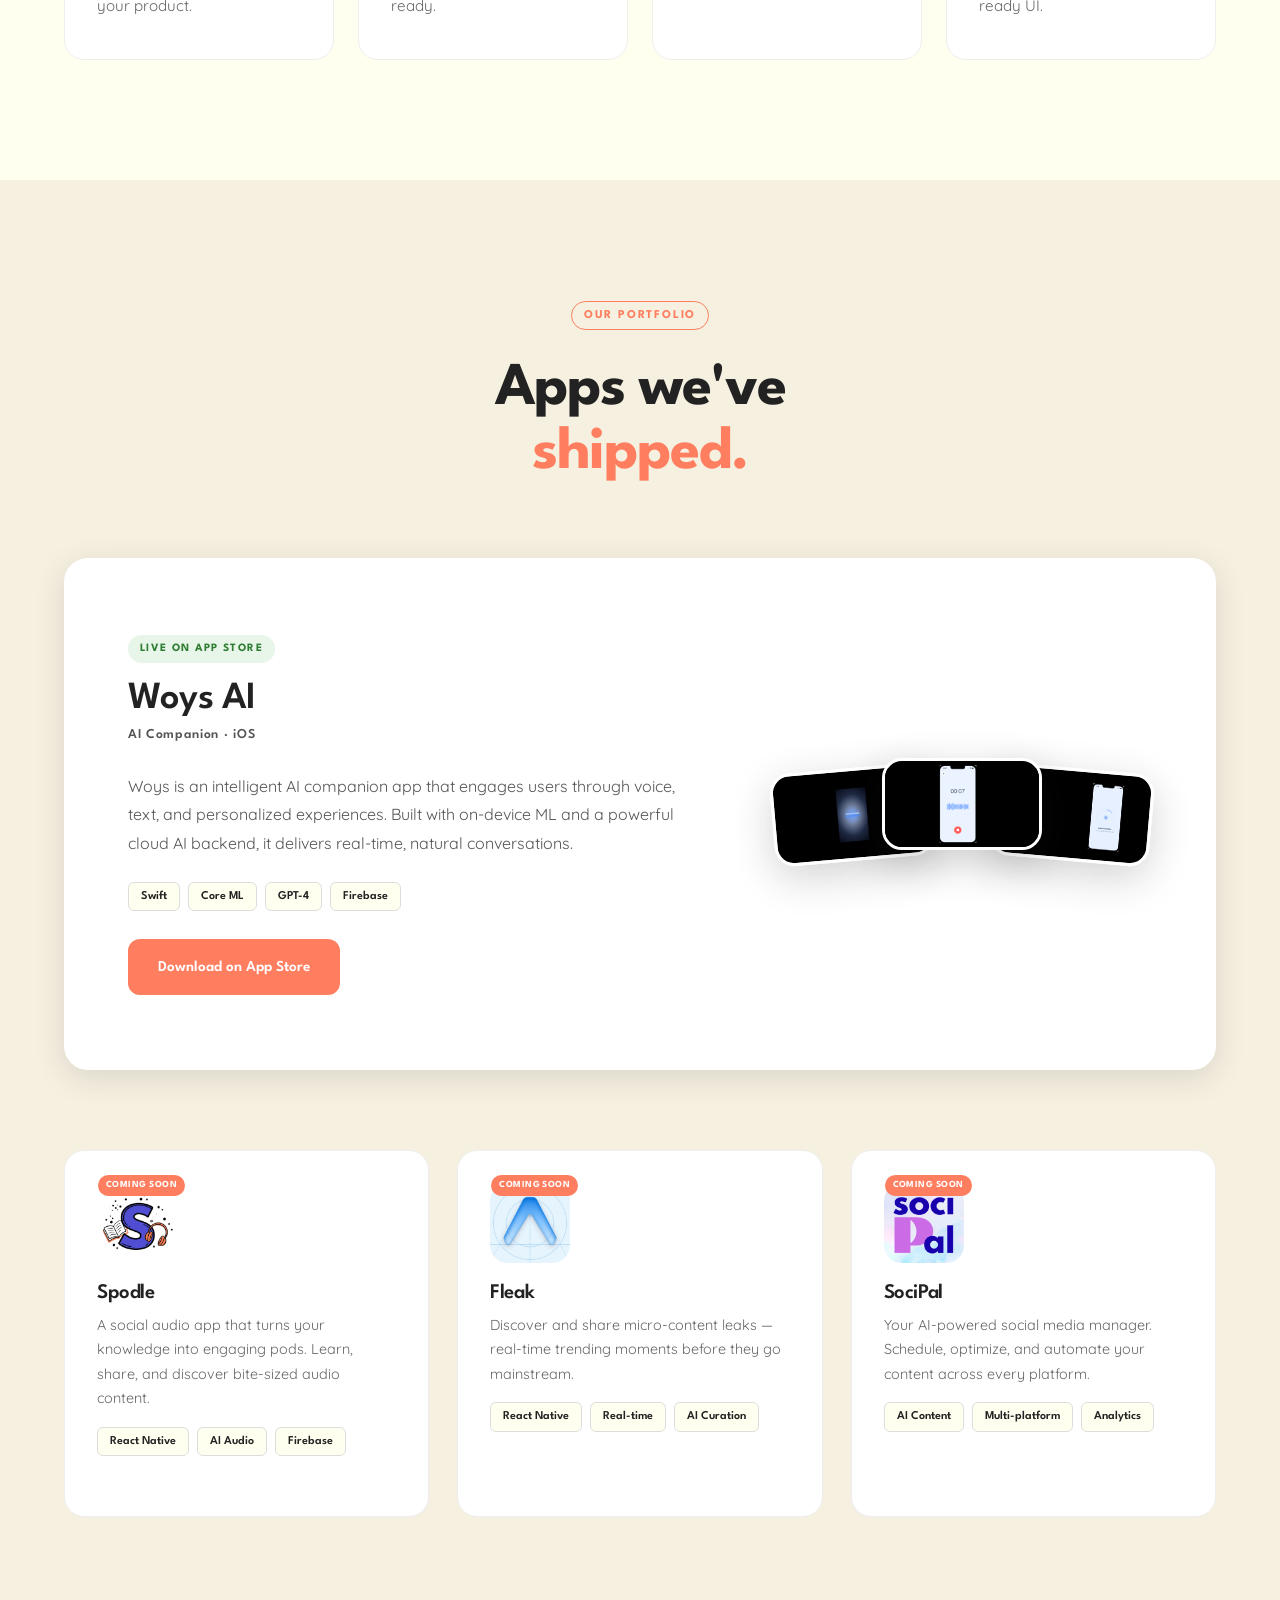
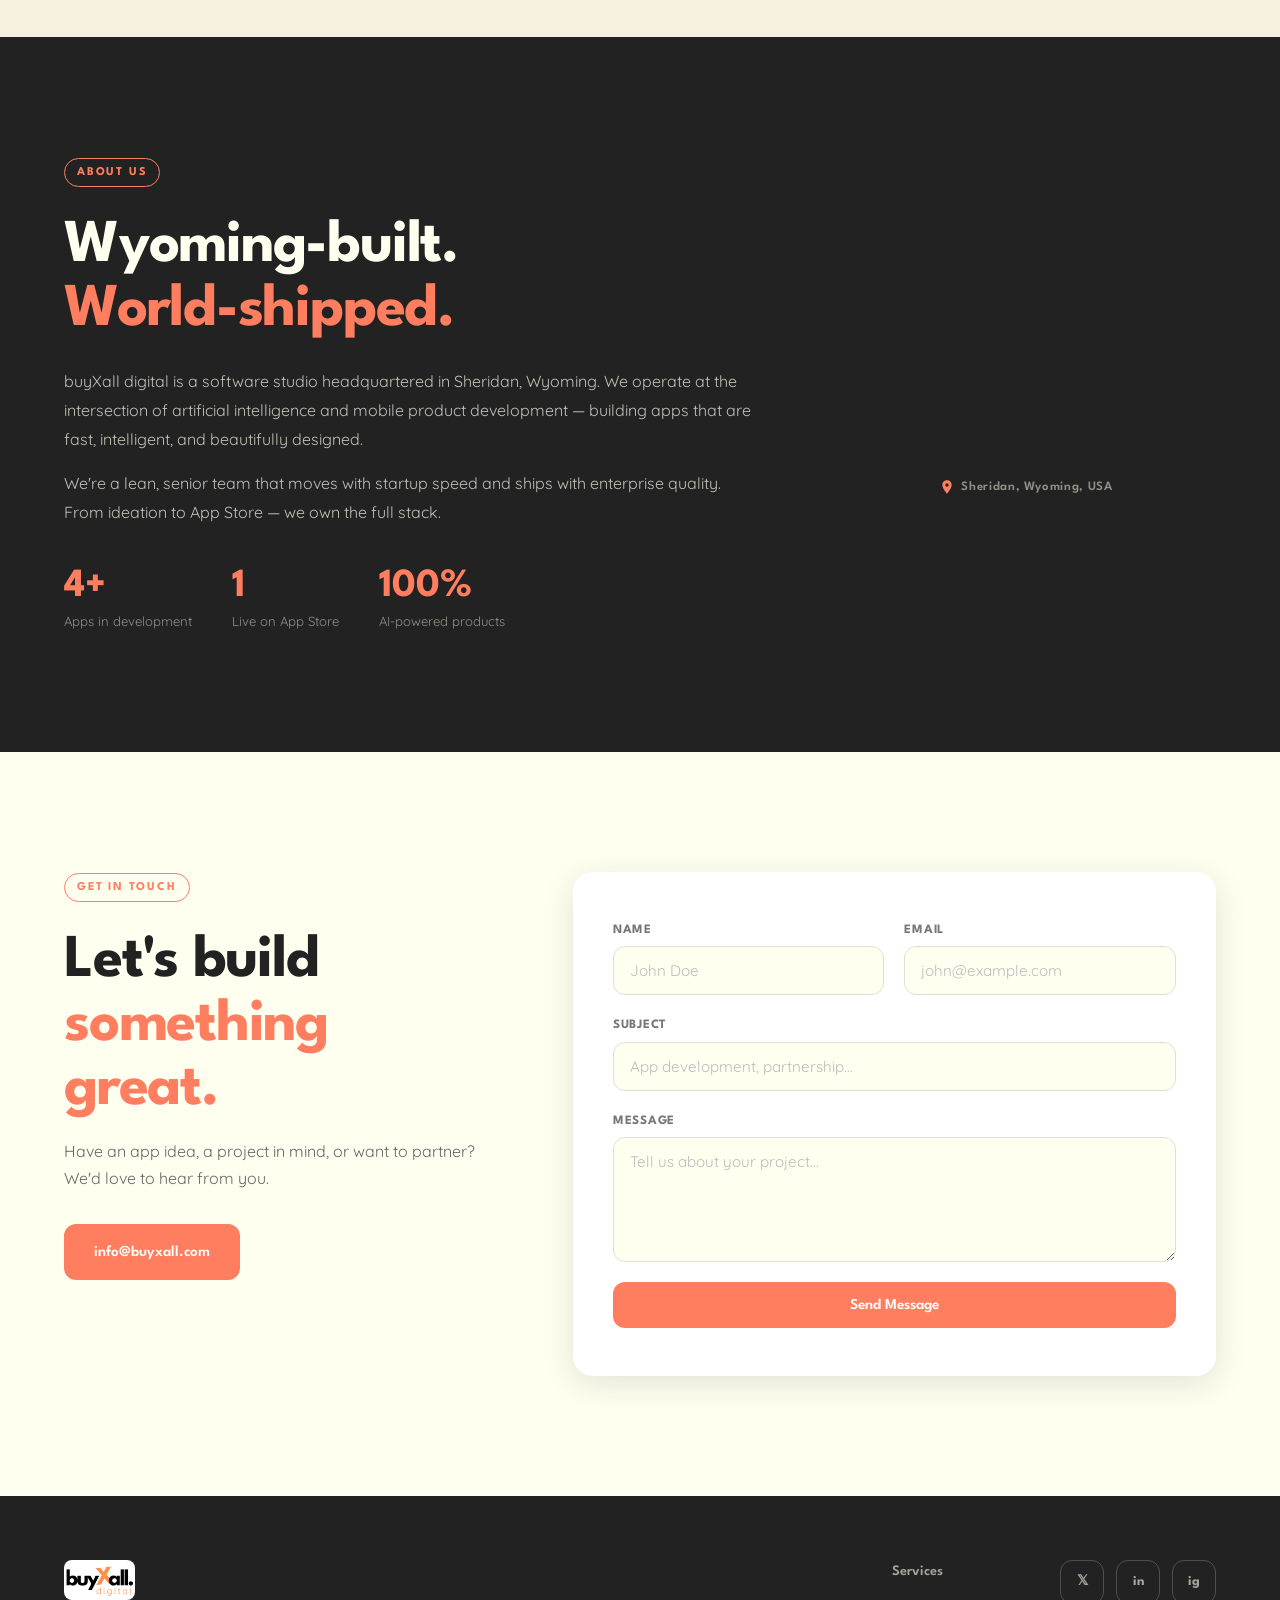
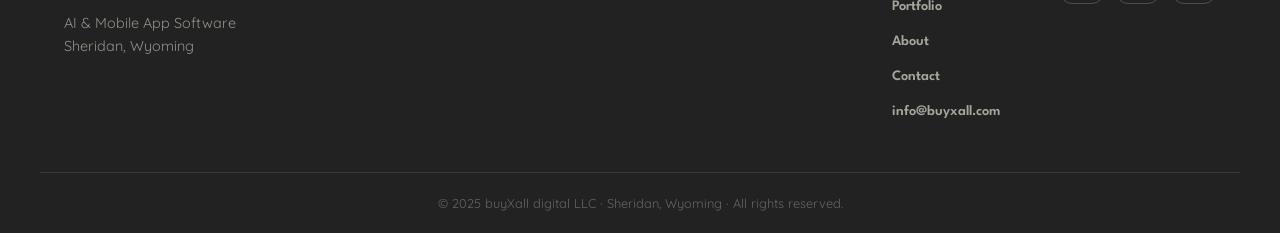
==== commit 940723d2: "Cache-bust logo URLs to force CDN refresh Co-Authored-By: Claude Sonnet 4.6 <noreply@anthropic.com>" ====
--- a/index.html
+++ b/index.html
@@ -22,7 +22,7 @@
   <!-- ── NAV ─────────────────────────────────────────────── -->
   <nav class="nav" id="nav">
     <a href="#hero" class="nav-logo">
-      <img src="assets/images/logo-flat.png" alt="buyXall digital" />
+      <img src="assets/images/logo-flat.png?v=2" alt="buyXall digital" />
     </a>
     <ul class="nav-links">
       <li><a href="#services">Services</a></li>
@@ -334,7 +334,7 @@
   <footer class="footer">
     <div class="container footer-inner">
       <div class="footer-brand">
-        <img src="assets/images/logo-flat.png" alt="buyXall digital" class="footer-logo" />
+        <img src="assets/images/logo-flat.png?v=2" alt="buyXall digital" class="footer-logo" />
         <p>AI & Mobile App Software<br />Sheridan, Wyoming</p>
       </div>
       <div class="footer-links">
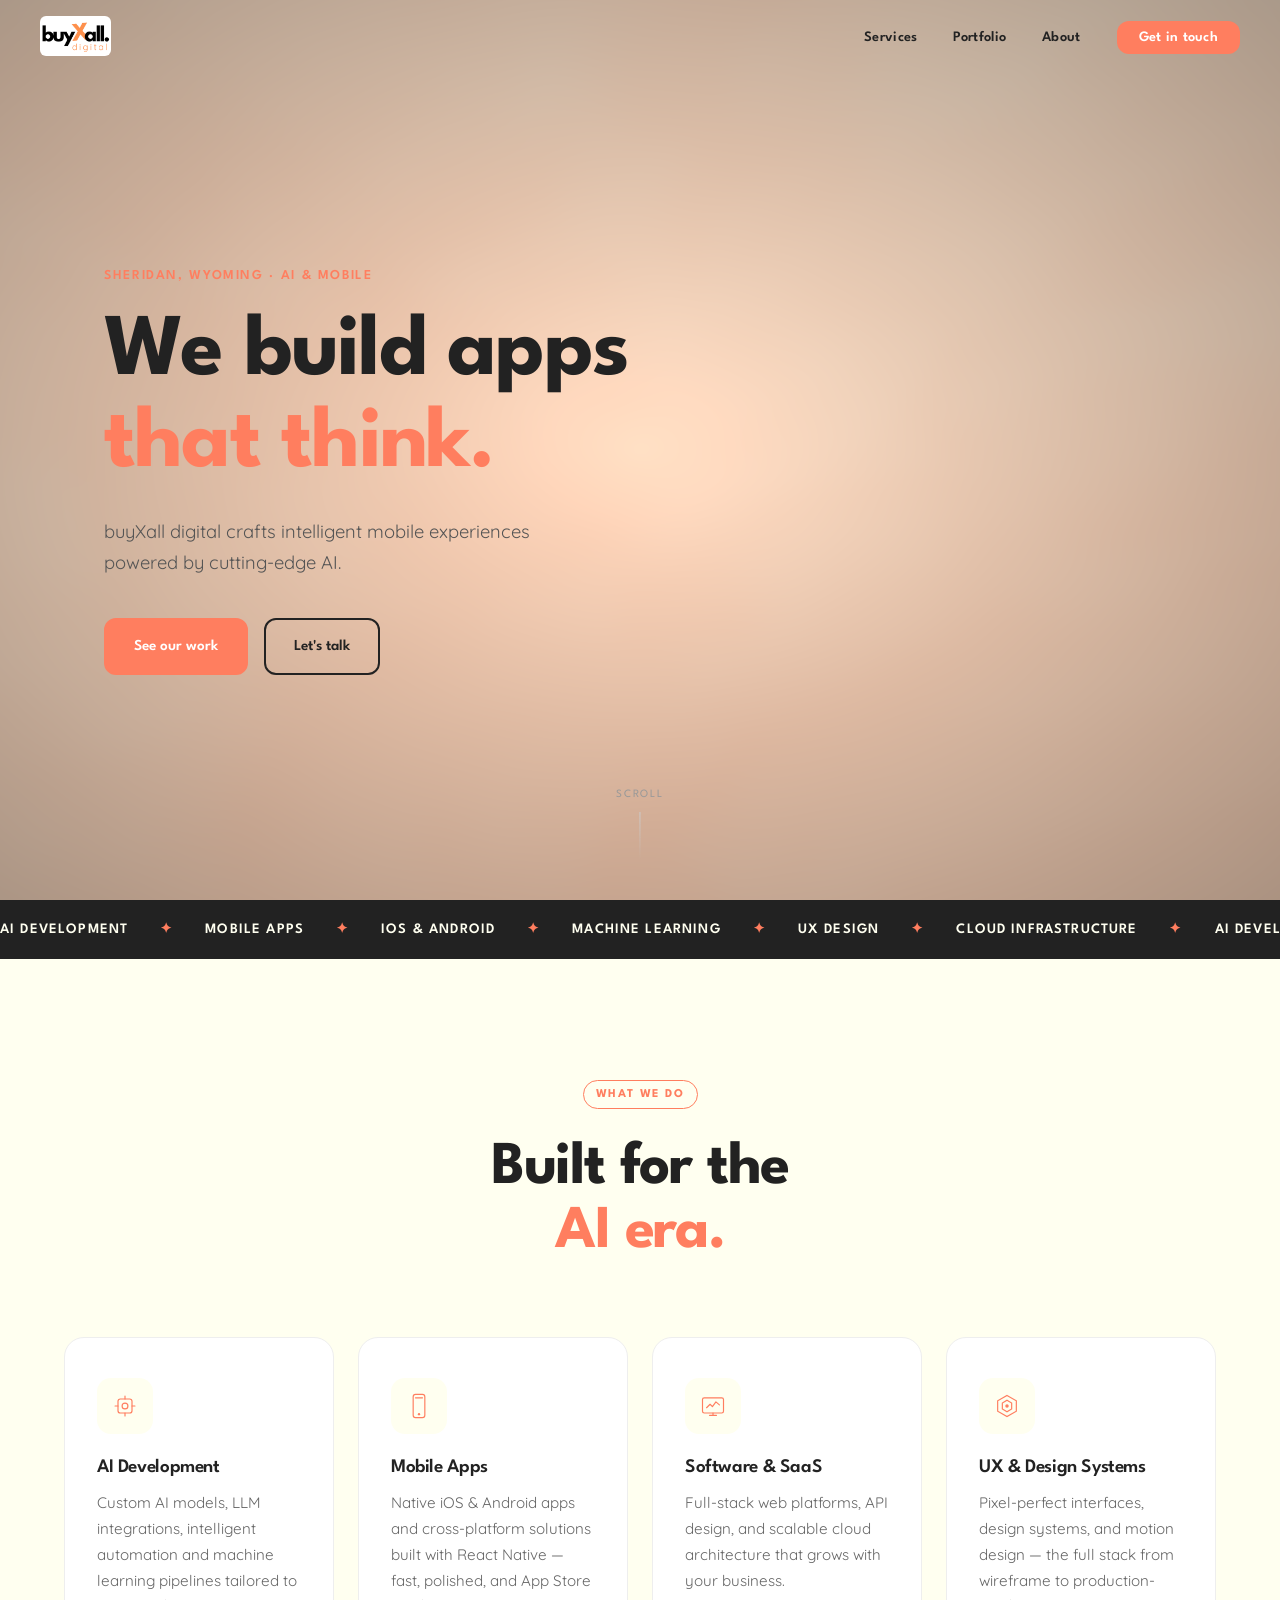
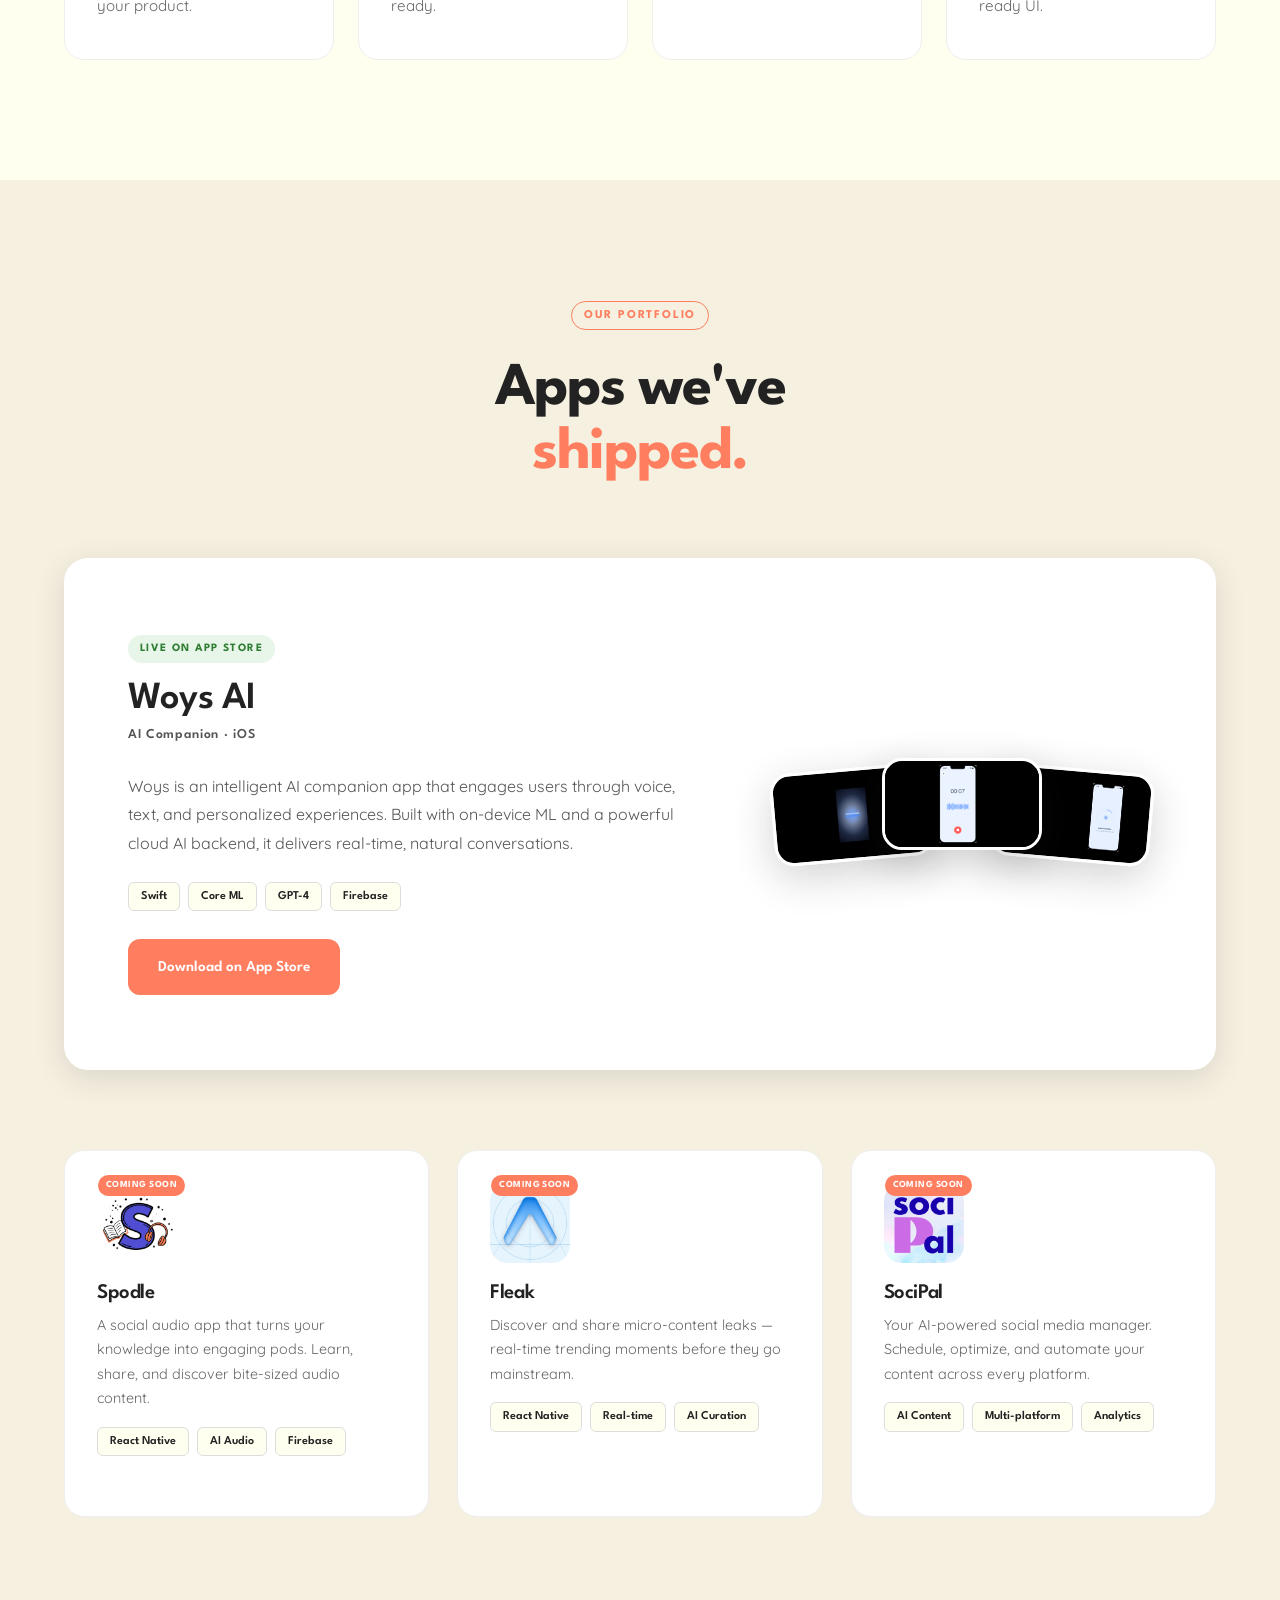
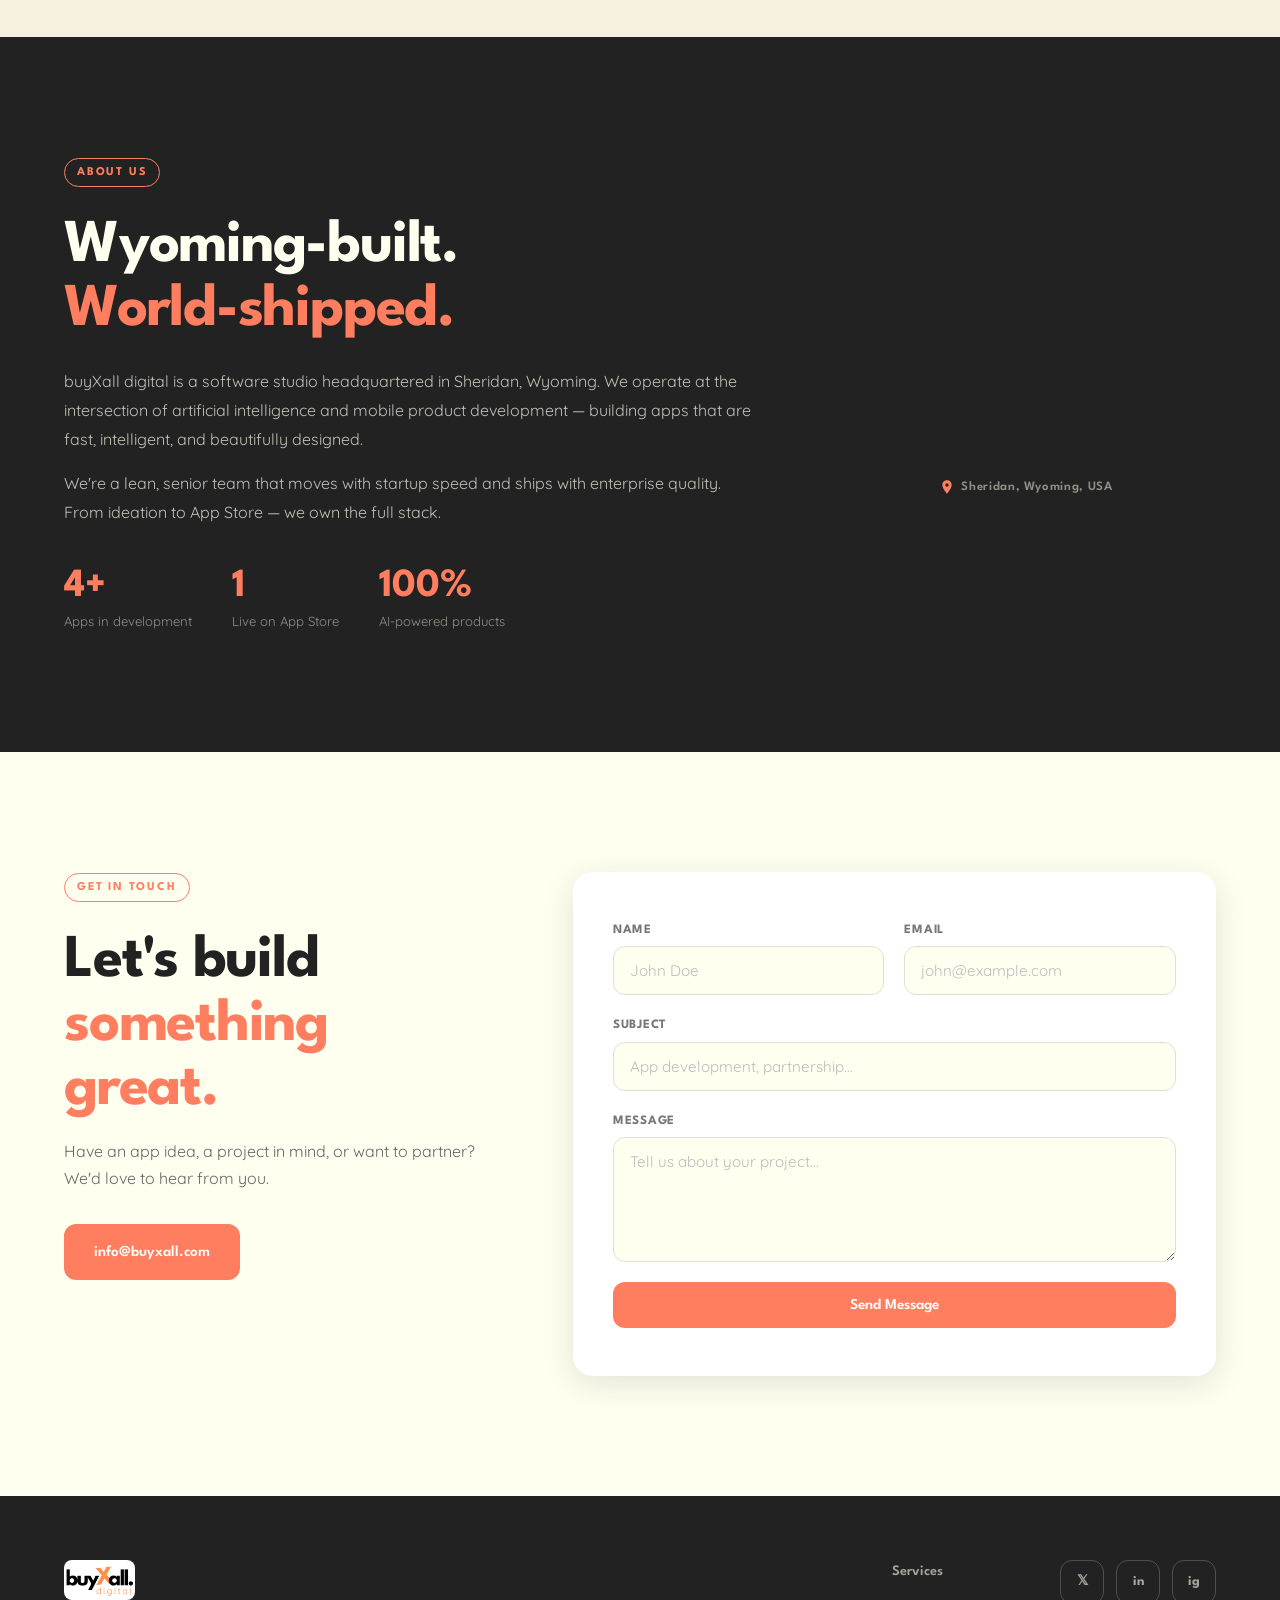
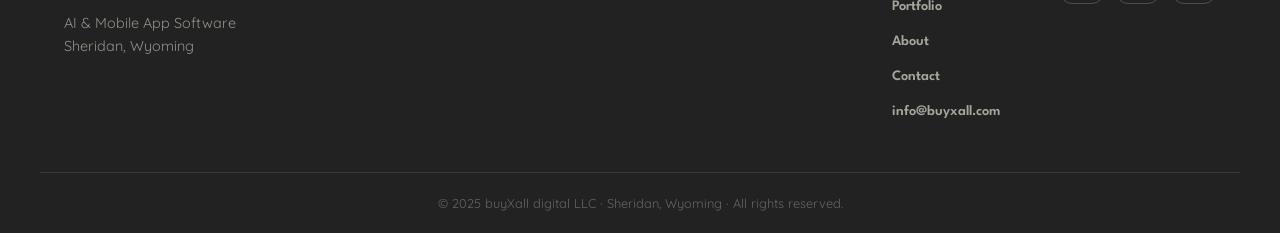
==== commit 590f7def: "Fix hero layout: centered container with max-width Hero content now wrapped in .hero-inner with max-" ====
--- a/index.html
+++ b/index.html
@@ -49,32 +49,34 @@
   <section class="hero" id="hero">
     <canvas id="shaderCanvas"></canvas>
 
-    <div class="hero-content">
-      <p class="hero-eyebrow reveal">Sheridan, Wyoming · AI & Mobile</p>
-
-      <h1 class="hero-title reveal">
-        We build apps<br />
-        <span class="accent">that think.</span>
-      </h1>
-
-      <p class="hero-sub reveal">
-        buyXall digital crafts intelligent mobile experiences<br class="d-only" />
-        powered by cutting-edge AI.
-      </p>
-
-      <div class="hero-actions reveal">
-        <a href="#portfolio" class="btn btn-primary">See our work</a>
-        <a href="#contact" class="btn btn-outline">Let's talk</a>
-      </div>
-    </div>
-
-    <!-- 3D logo video -->
-    <div class="hero-visual reveal-right">
-      <video
-        src="assets/video/logo-3d-rotation.mp4"
-        autoplay muted loop playsinline
-        class="hero-video"
-      ></video>
+    <div class="hero-inner">
+      <div class="hero-content">
+        <p class="hero-eyebrow reveal">Sheridan, Wyoming · AI & Mobile</p>
+
+        <h1 class="hero-title reveal">
+          We build apps<br />
+          <span class="accent">that think.</span>
+        </h1>
+
+        <p class="hero-sub reveal">
+          buyXall digital crafts intelligent mobile experiences<br class="d-only" />
+          powered by cutting-edge AI.
+        </p>
+
+        <div class="hero-actions reveal">
+          <a href="#portfolio" class="btn btn-primary">See our work</a>
+          <a href="#contact" class="btn btn-outline">Let's talk</a>
+        </div>
+      </div>
+
+      <!-- 3D logo video -->
+      <div class="hero-visual reveal-right">
+        <video
+          src="assets/video/logo-3d-rotation.mp4"
+          autoplay muted loop playsinline
+          class="hero-video"
+        ></video>
+      </div>
     </div>
 
     <div class="hero-scroll-hint">
--- a/css/style.css
+++ b/css/style.css
@@ -264,8 +264,21 @@
   min-height: 100vh;
   display: flex;
   align-items: center;
+  justify-content: center;
   overflow: hidden;
-  padding: 120px 40px 80px;
+  padding: 120px 0 80px;
+}
+
+.hero-inner {
+  position: relative;
+  z-index: 2;
+  width: 100%;
+  max-width: 1200px;
+  margin: 0 auto;
+  padding: 0 64px;
+  display: flex;
+  align-items: center;
+  gap: 72px;
 }
 
 #shaderCanvas {
@@ -279,7 +292,7 @@
 .hero-content {
   position: relative;
   z-index: 2;
-  max-width: 600px;
+  max-width: 580px;
   flex: 1;
 }
 
@@ -318,8 +331,7 @@
 .hero-visual {
   position: relative;
   z-index: 2;
-  flex: 0 0 auto;
-  width: 420px;
+  flex: 0 0 400px;
   display: flex;
   align-items: center;
   justify-content: center;
@@ -363,14 +375,15 @@
 }
 
 @media (max-width: 900px) {
-  .hero {
+  .hero-inner {
     flex-direction: column;
-    padding: 100px 24px 80px;
+    padding: 0 28px;
+    gap: 40px;
     text-align: center;
   }
   .hero-content { max-width: 100%; }
   .hero-actions { justify-content: center; }
-  .hero-visual { width: 280px; margin-top: 48px; }
+  .hero-visual { flex: 0 0 auto; width: 260px; }
   .hero-sub br { display: none; }
 }
 
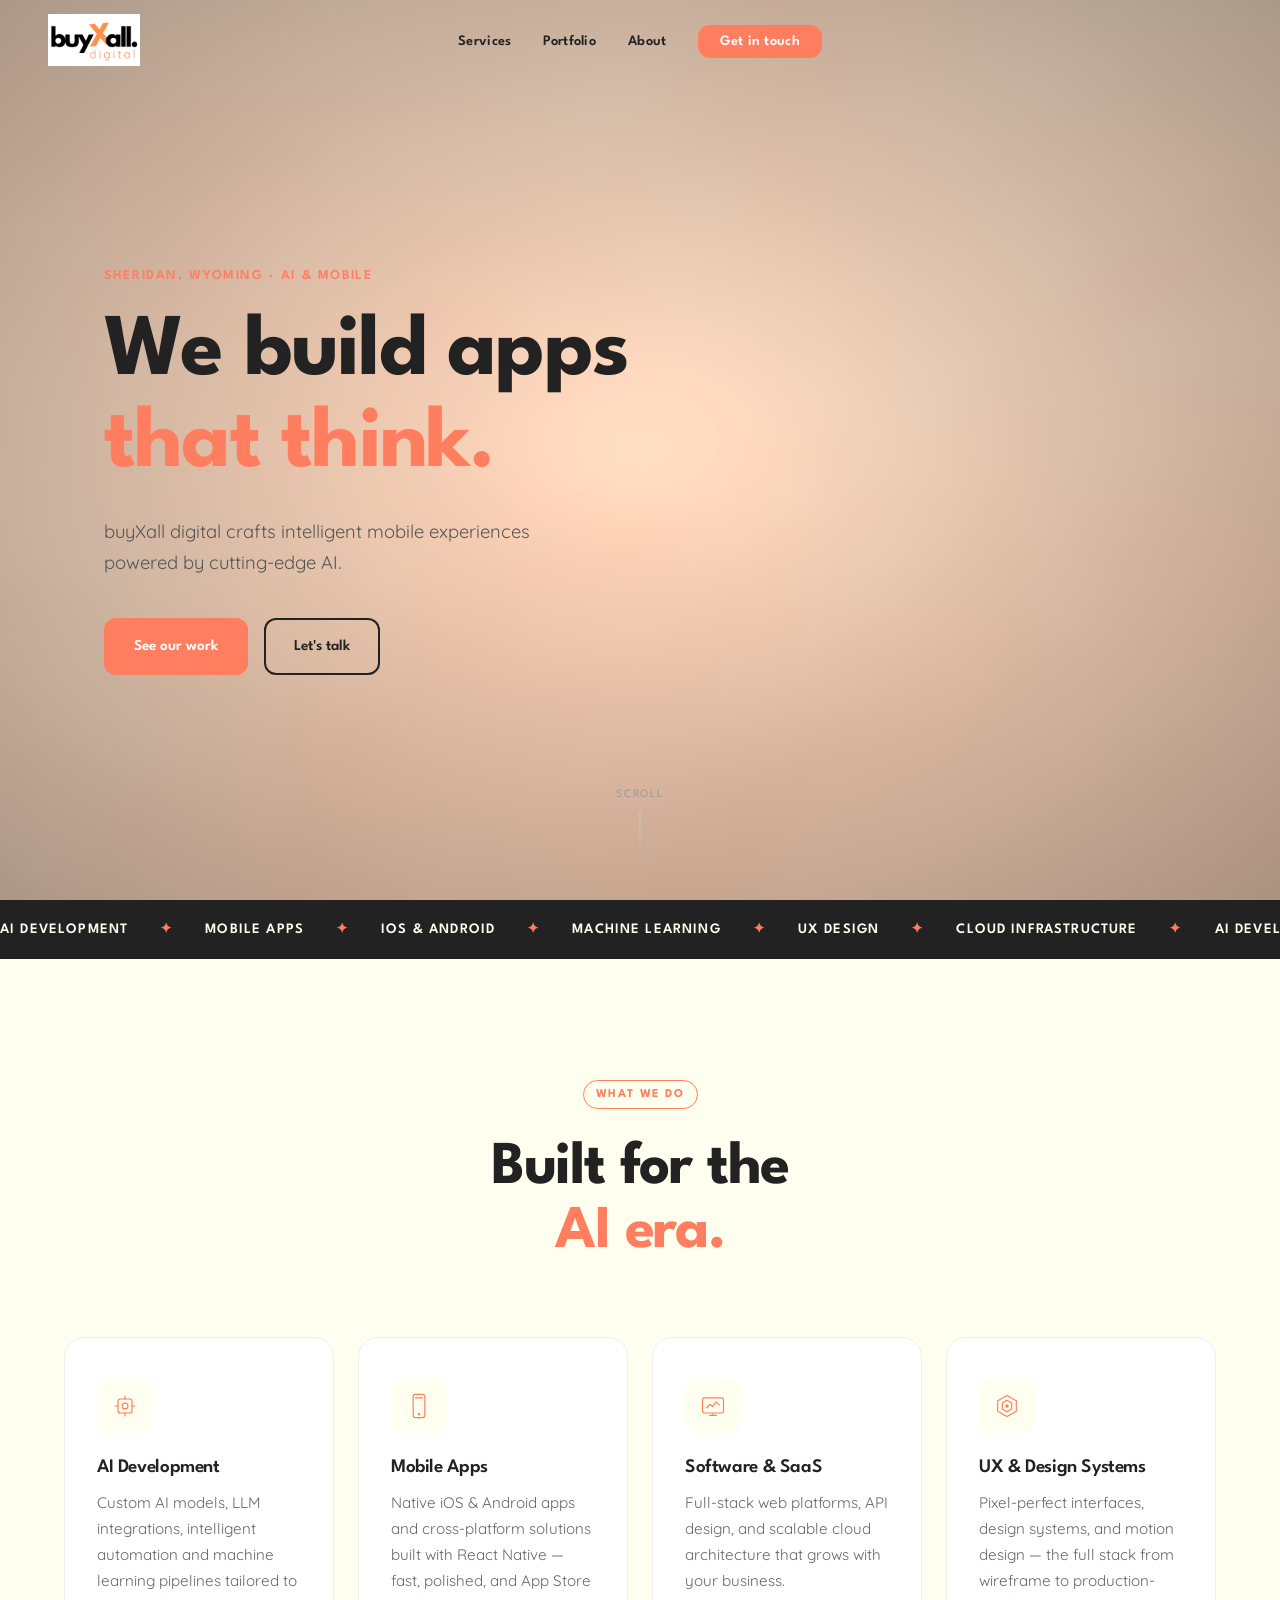
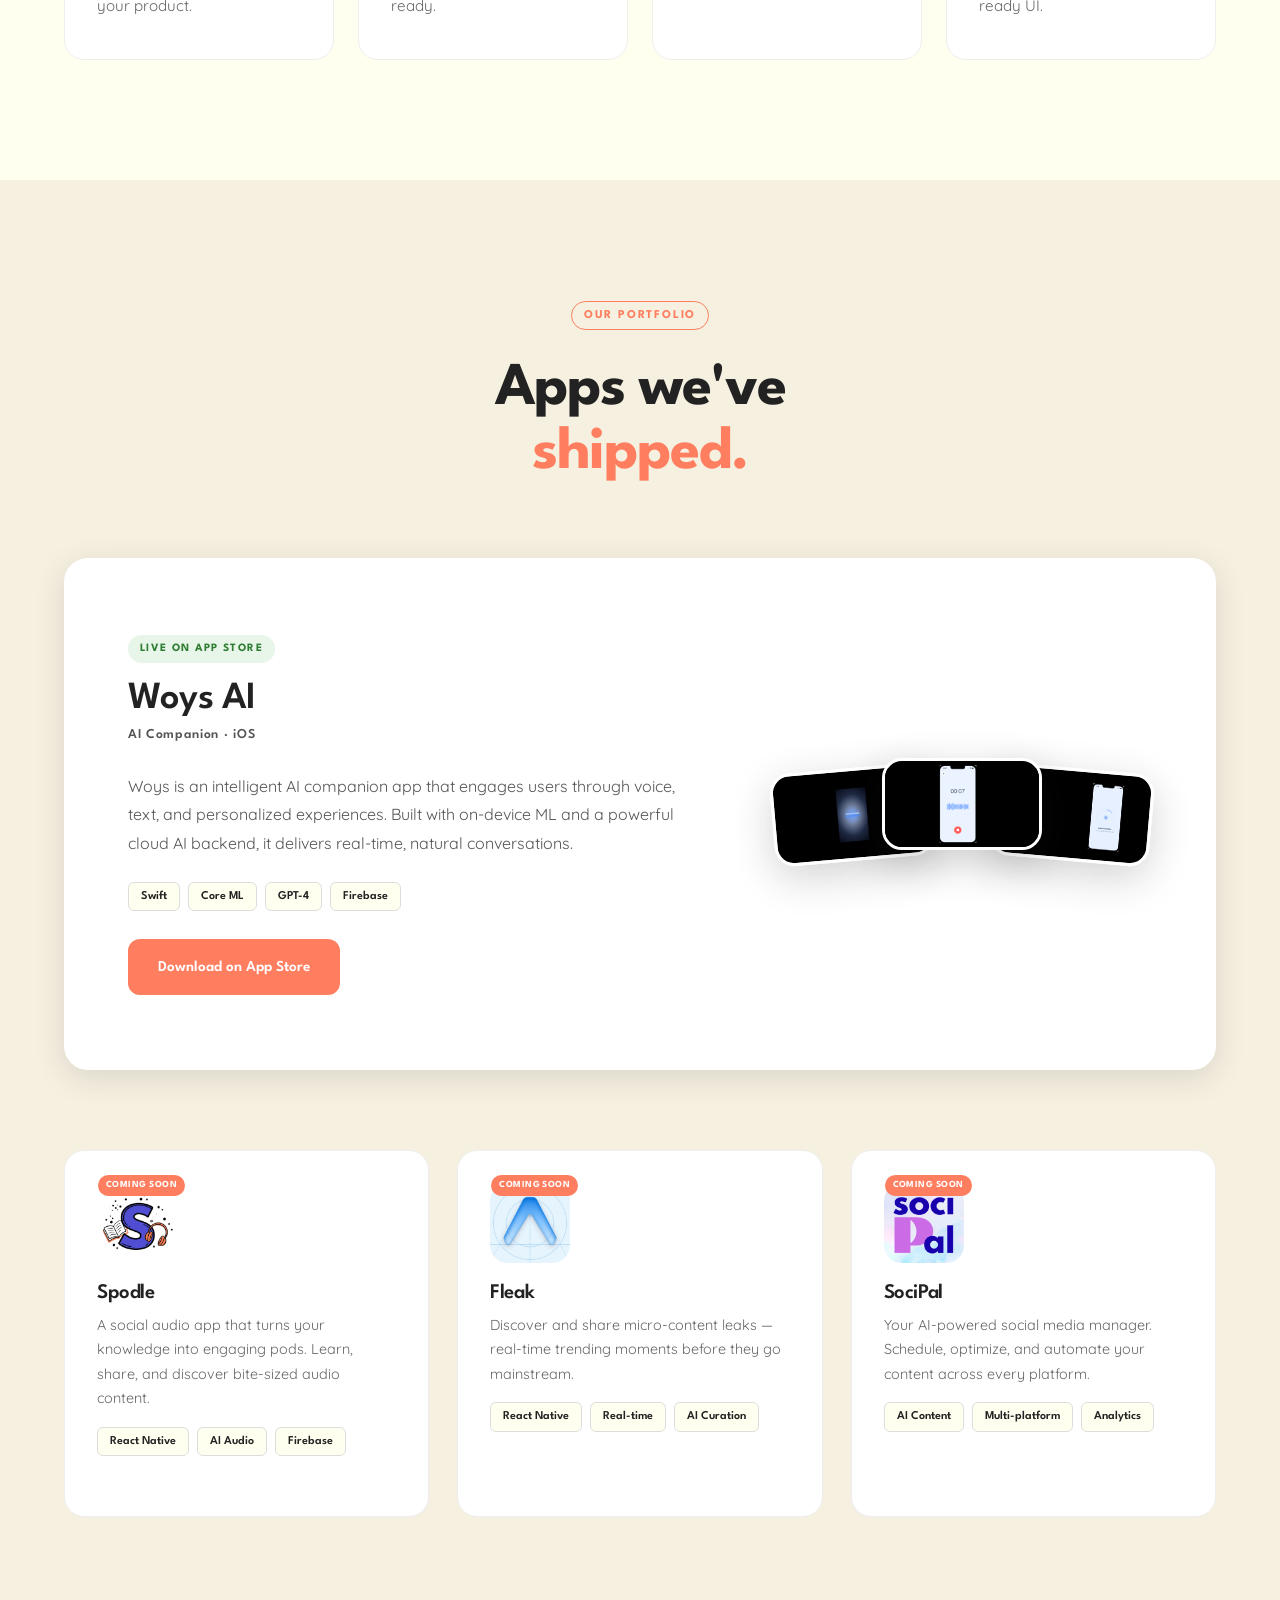
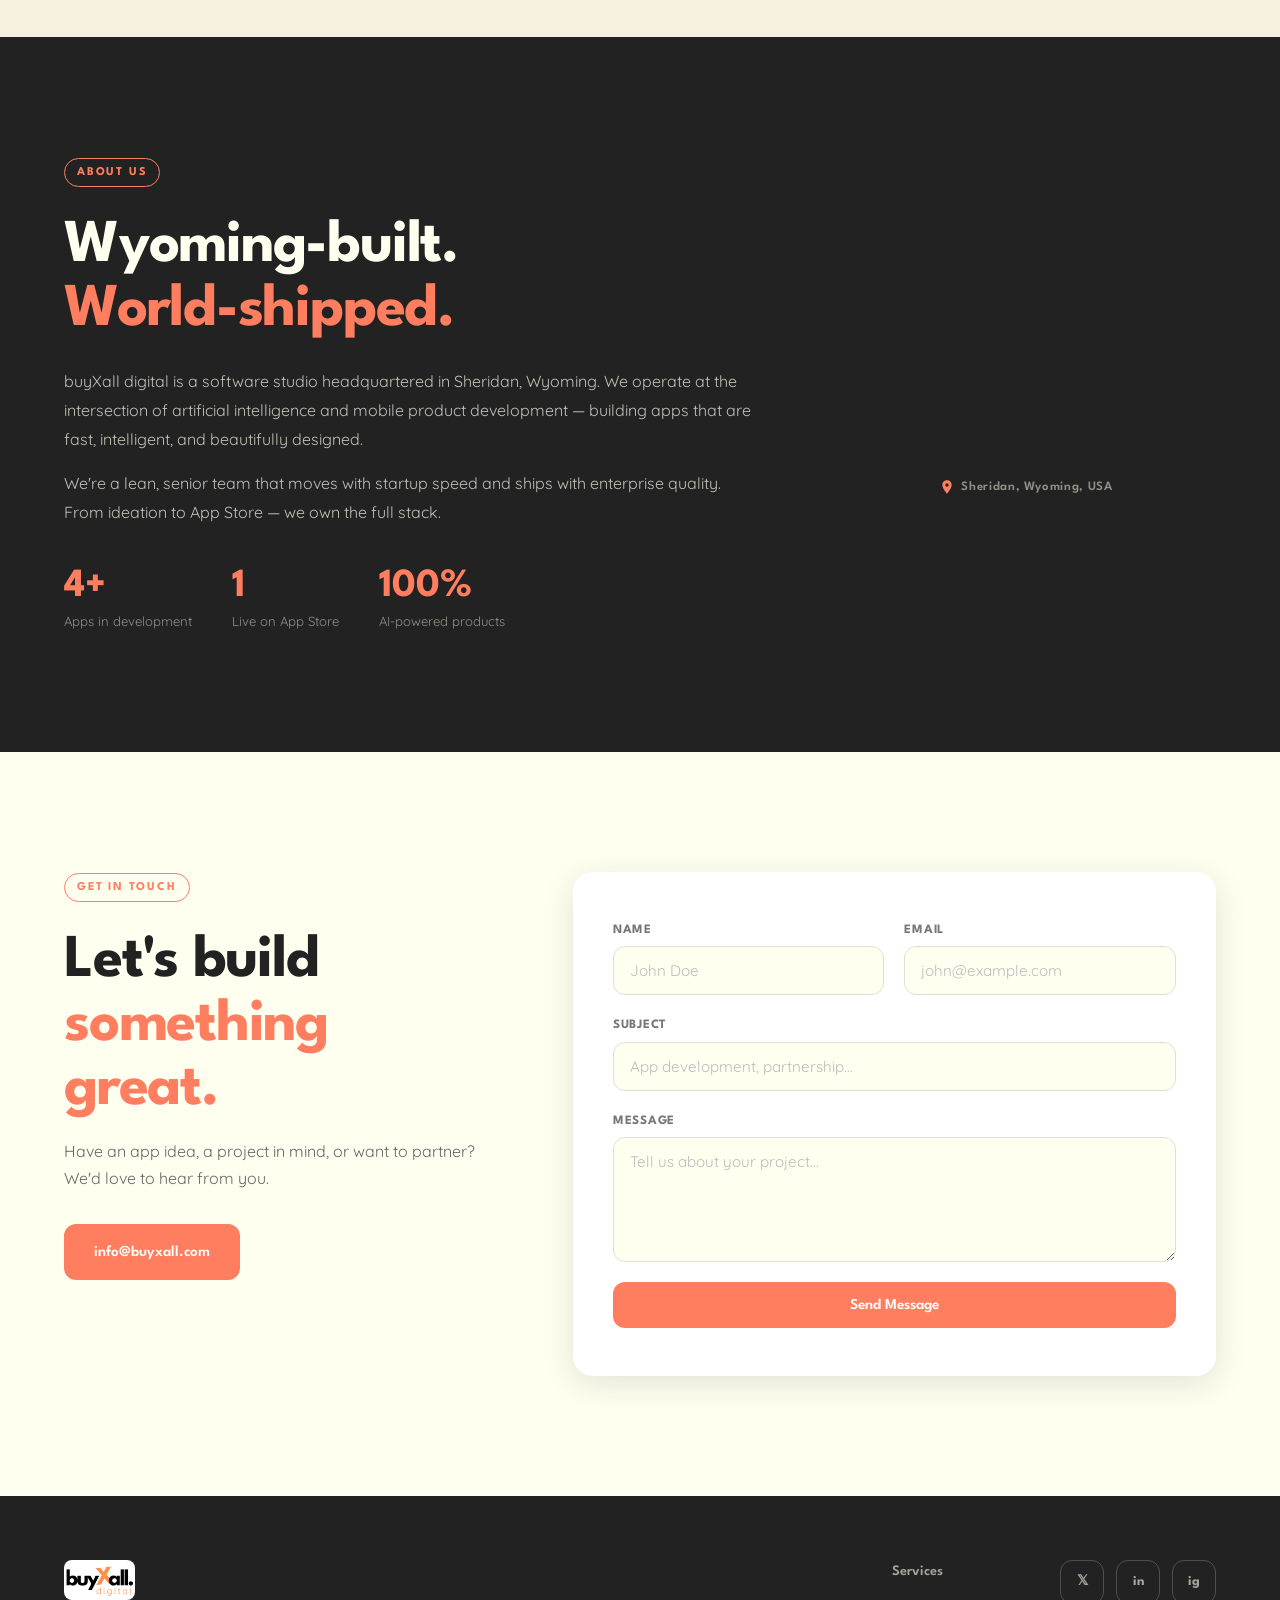
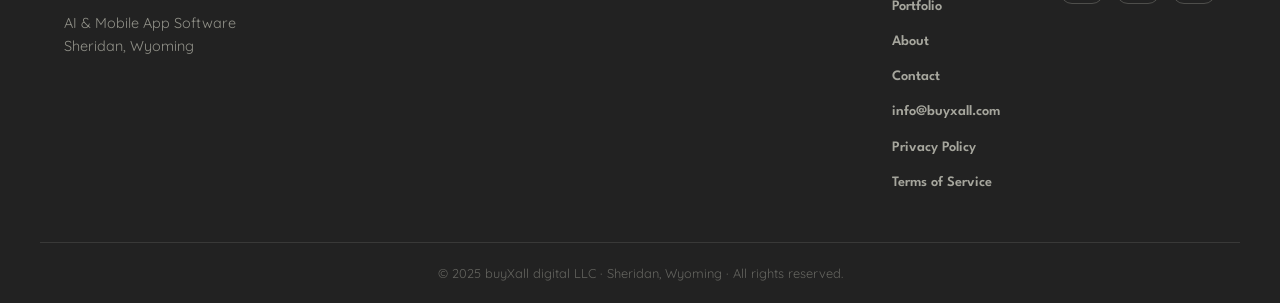
==== commit 1dfeca82: "Add Terms of Service and Privacy Policy for SociPal - terms.html: 18-section ToS covering acceptance" ====
--- a/index.html
+++ b/index.html
@@ -345,6 +345,8 @@
         <a href="#about">About</a>
         <a href="#contact">Contact</a>
         <a href="mailto:info@buyxall.com">info@buyxall.com</a>
+        <a href="privacy.html">Privacy Policy</a>
+        <a href="terms.html">Terms of Service</a>
       </div>
       <div class="footer-social">
         <!-- Social links placeholder -->
--- a/css/style.css
+++ b/css/style.css
@@ -161,10 +161,10 @@
   left: 0;
   right: 0;
   z-index: 100;
-  display: flex;
-  align-items: center;
-  justify-content: space-between;
-  padding: 16px 40px;
+  display: grid;
+  grid-template-columns: 1fr auto 1fr;
+  align-items: center;
+  padding: 14px 48px;
   transition: background var(--transition), backdrop-filter var(--transition), box-shadow var(--transition);
 }
 
@@ -174,17 +174,22 @@
   box-shadow: 0 1px 24px rgba(34,34,34,0.08);
 }
 
+.nav-logo {
+  justify-self: start;
+}
+
 .nav-logo img {
-  height: 40px;
+  height: 52px;
   width: auto;
   display: block;
-  border-radius: 6px;
+  mix-blend-mode: multiply; /* white bg becomes transparent */
 }
 
 .nav-links {
-  display: flex;
-  align-items: center;
-  gap: 36px;
+  justify-self: center;
+  display: flex;
+  align-items: center;
+  gap: 32px;
 }
 
 .nav-links a {
@@ -217,6 +222,7 @@
   border: none;
   cursor: pointer;
   padding: 4px;
+  justify-self: end;
 }
 .nav-burger span {
   display: block;
@@ -228,7 +234,7 @@
 }
 
 @media (max-width: 768px) {
-  .nav { padding: 16px 24px; }
+  .nav { padding: 14px 20px; grid-template-columns: 1fr auto; }
   .nav-links { display: none; }
   .nav-burger { display: flex; }
 }
@@ -261,12 +267,7 @@
 /* ── HERO ─────────────────────────────────── */
 .hero {
   position: relative;
-  min-height: 100vh;
-  display: flex;
-  align-items: center;
-  justify-content: center;
   overflow: hidden;
-  padding: 120px 0 80px;
 }
 
 .hero-inner {
@@ -275,10 +276,13 @@
   width: 100%;
   max-width: 1200px;
   margin: 0 auto;
-  padding: 0 64px;
-  display: flex;
+  padding: 140px 64px 100px;
+  min-height: 100vh;
+  display: flex;
+  flex-direction: row;
   align-items: center;
   gap: 72px;
+  box-sizing: border-box;
 }
 
 #shaderCanvas {
@@ -294,6 +298,7 @@
   z-index: 2;
   max-width: 580px;
   flex: 1;
+  min-width: 0;
 }
 
 .hero-eyebrow {
@@ -377,14 +382,20 @@
 @media (max-width: 900px) {
   .hero-inner {
     flex-direction: column;
-    padding: 0 28px;
+    padding: 120px 28px 80px;
     gap: 40px;
     text-align: center;
+    justify-content: center;
   }
   .hero-content { max-width: 100%; }
   .hero-actions { justify-content: center; }
-  .hero-visual { flex: 0 0 auto; width: 260px; }
+  .hero-visual { flex: 0 0 auto; width: 240px; }
   .hero-sub br { display: none; }
+}
+
+@media (max-width: 768px) {
+  .nav { padding: 12px 20px; grid-template-columns: auto 1fr; }
+  .nav-logo img { height: 40px; }
 }
 
 
